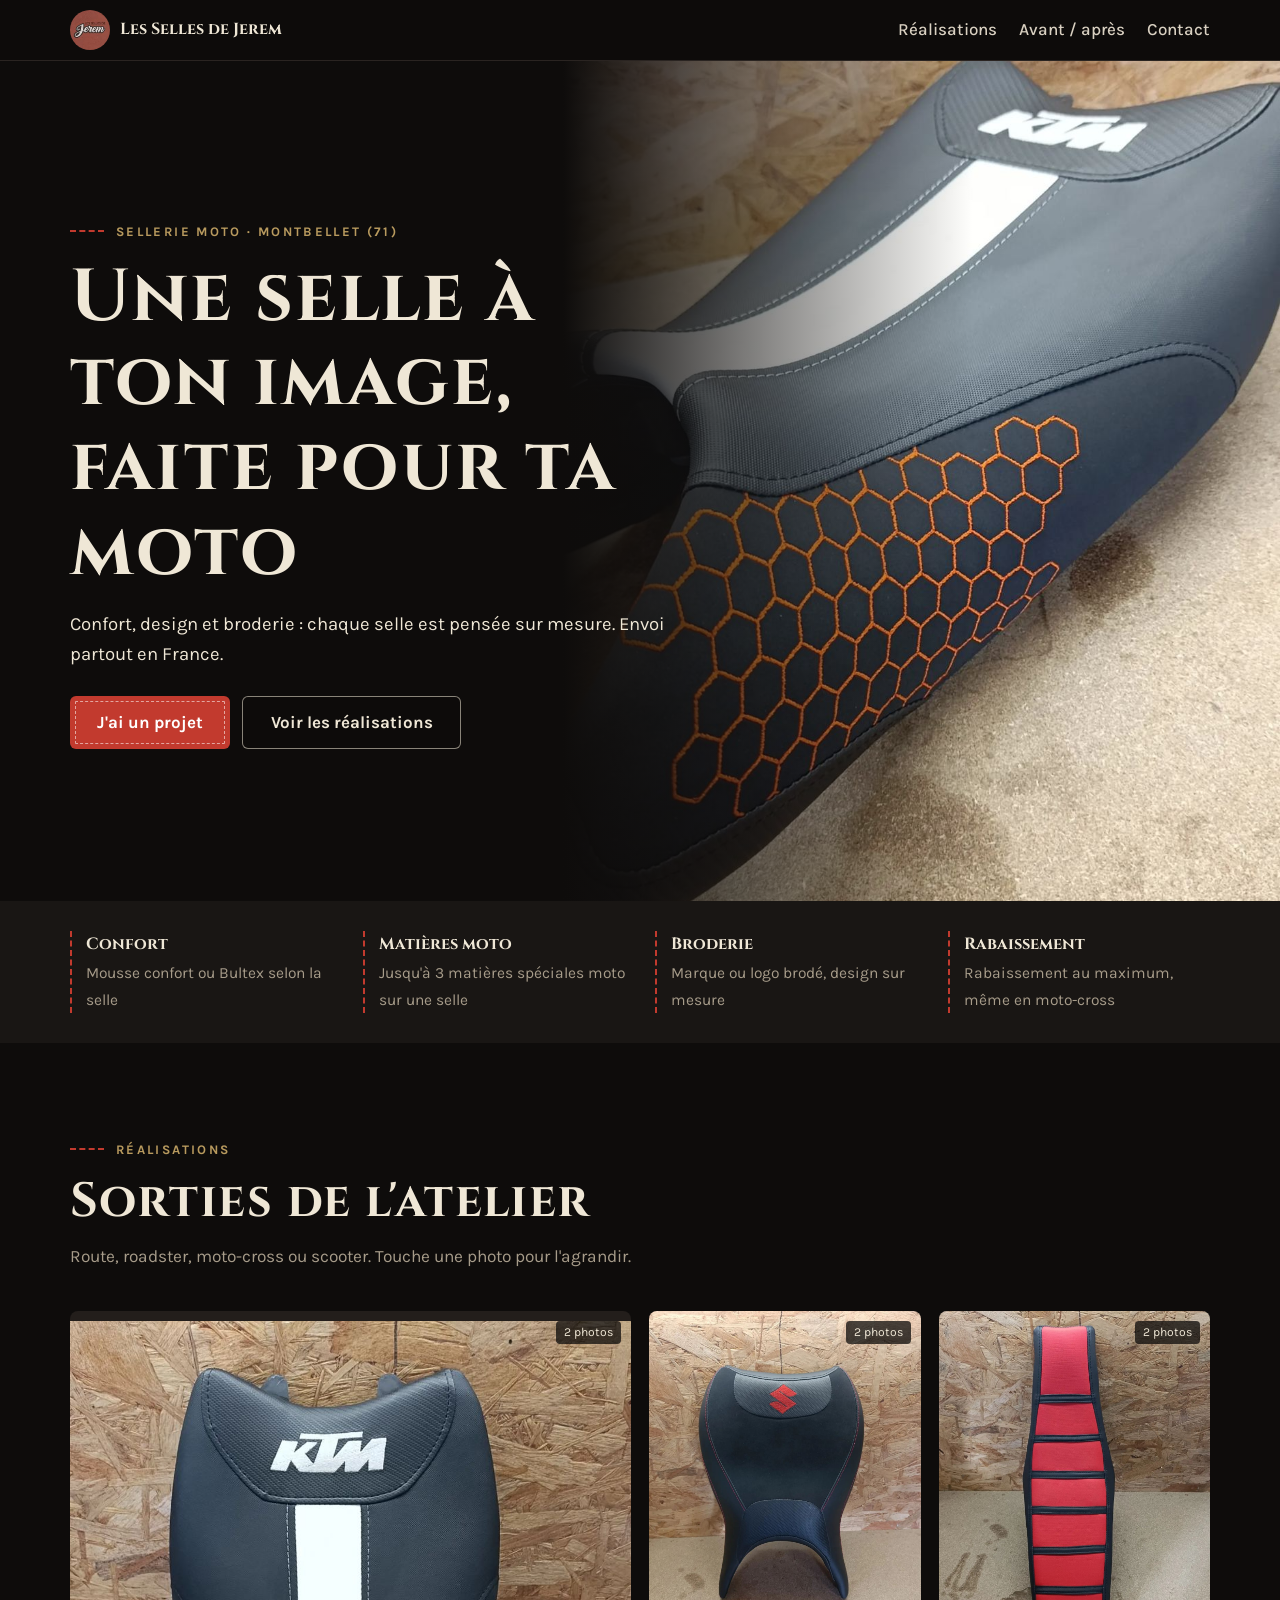
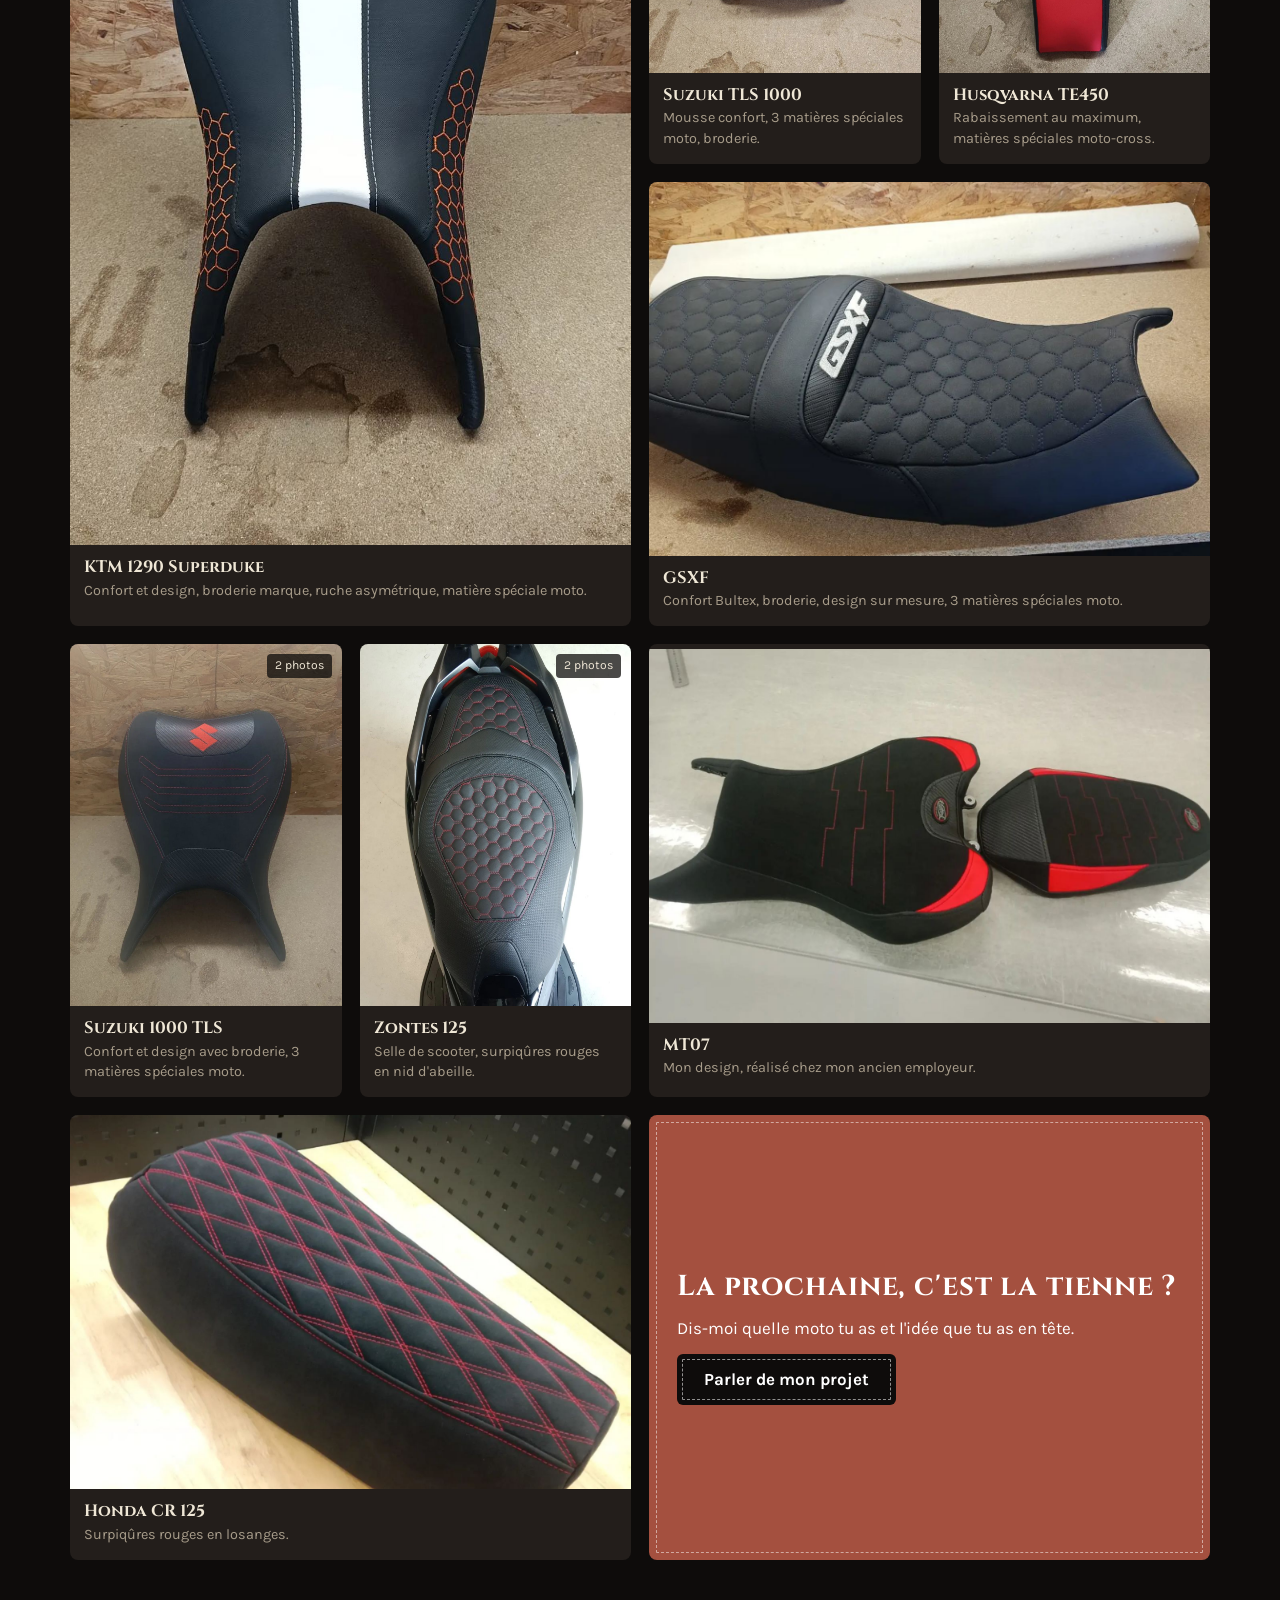
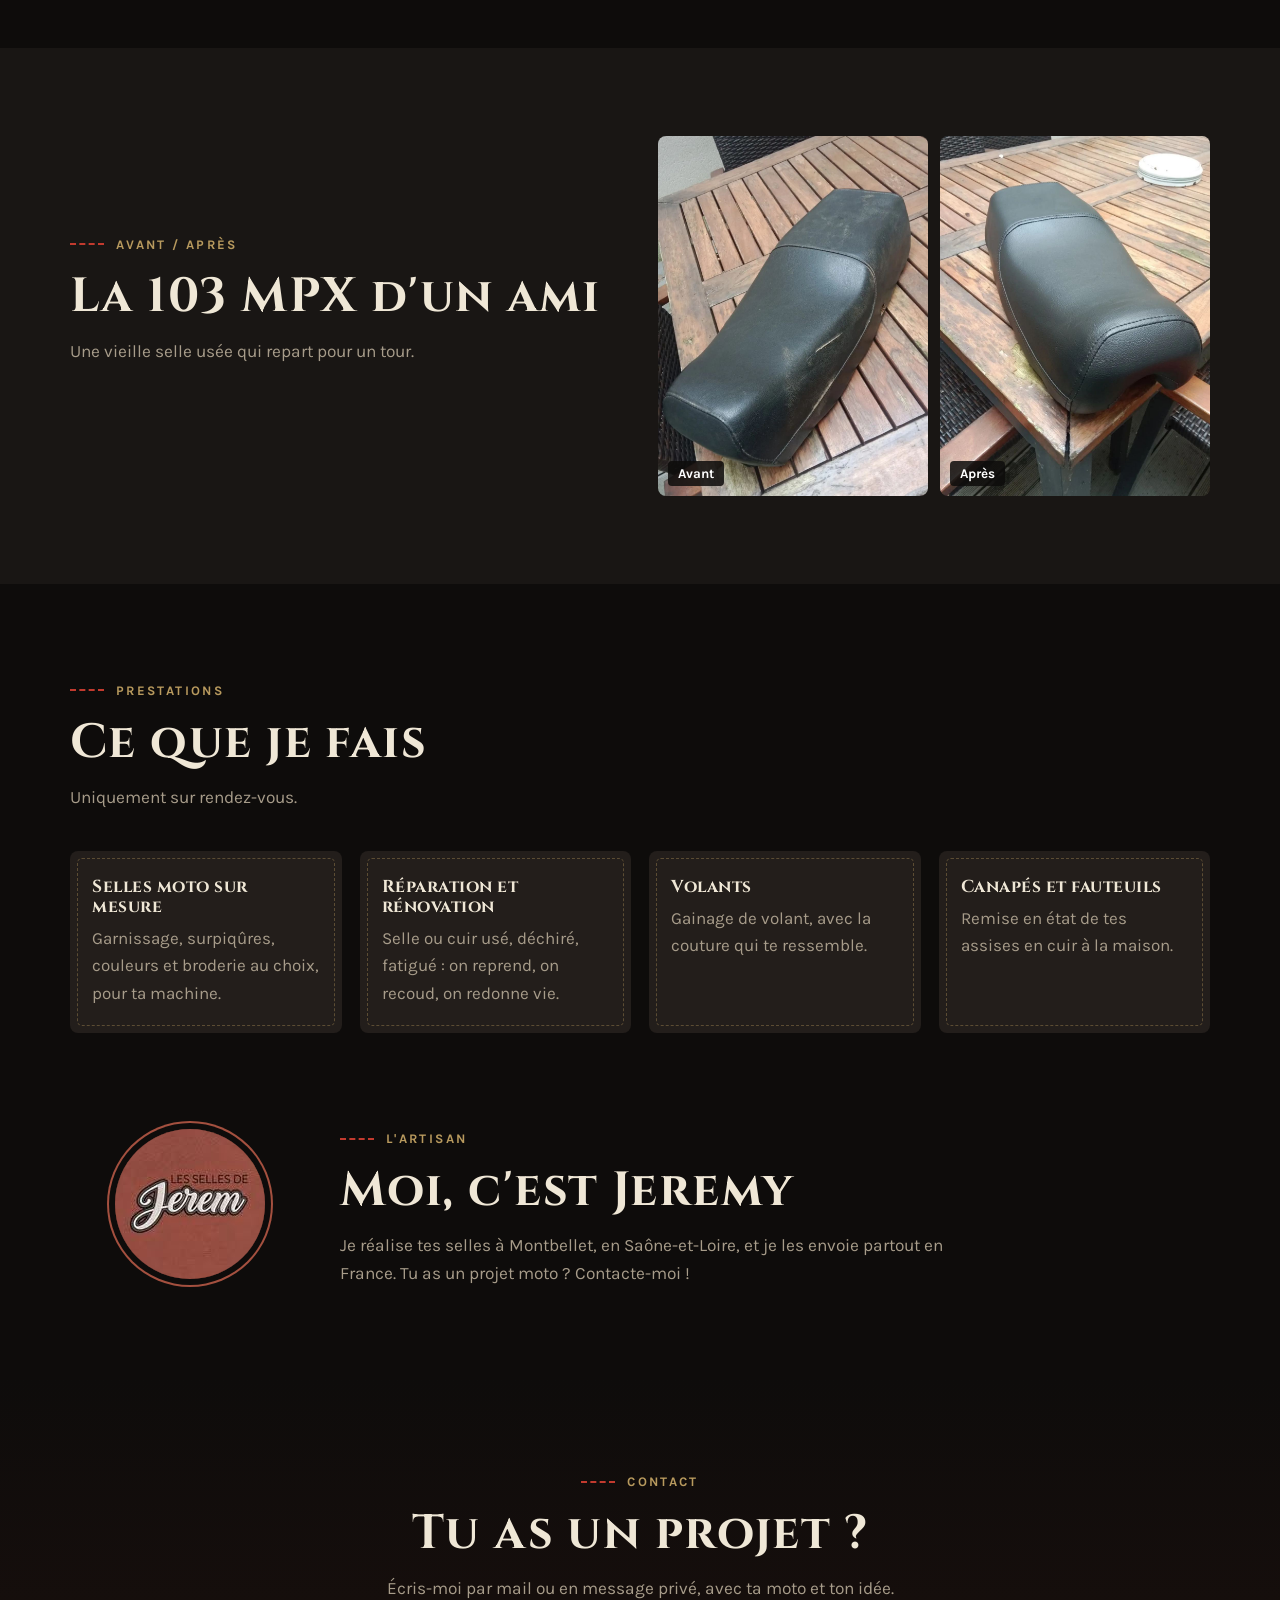
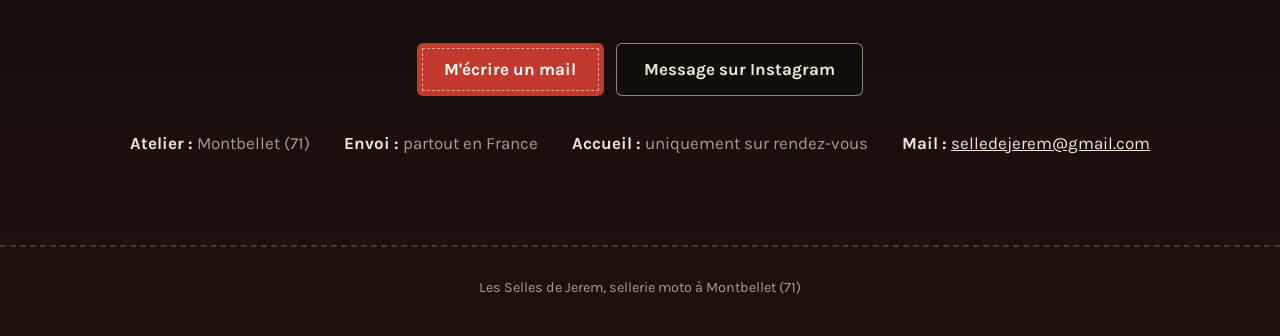
==== index.html @ 6ca26b2e "Site de presentation Les Selles de Jerem" ====
<!doctype html>
<html lang="fr">
<head>
<meta charset="utf-8">
<meta name="robots" content="noindex">
<meta name="viewport" content="width=device-width, initial-scale=1">
<title>Les Selles de Jerem | Selles moto sur mesure, Montbellet (71)</title>
<meta name="description" content="Selles moto sur mesure à Montbellet (71) : confort, broderie, matières spéciales moto, rabaissement. Envoi partout en France, uniquement sur rendez-vous.">
<link rel="preconnect" href="https://fonts.googleapis.com">
<link rel="preconnect" href="https://fonts.gstatic.com" crossorigin>
<link href="https://fonts.googleapis.com/css2?family=Cinzel:wght@600;700&family=Karla:wght@400;500;700&display=swap" rel="stylesheet">
<style>
:root{
  --noir:#0e0c0b; --anthracite:#191614; --cuir:#231e1b;
  --rouge:#c23a2e; --brique:#a4503f; --or:#b89a5e; --os:#efe7d6; --texte:#d9d0c1; --doux:#a79c8a;
  --titre:"Cinzel",Georgia,"Times New Roman",serif;
  --corps:"Karla",system-ui,-apple-system,"Segoe UI",Roboto,sans-serif;
}
*{box-sizing:border-box}
html{scroll-behavior:smooth;scroll-padding-top:72px}
@media (prefers-reduced-motion:reduce){html{scroll-behavior:auto}}
body{margin:0;background:var(--noir);color:var(--texte);font:17px/1.6 var(--corps)}
img{max-width:100%;display:block}
a{color:var(--os)}
a:focus-visible,button:focus-visible,input:focus-visible{outline:2px solid var(--os);outline-offset:3px}
h1,h2,h3{font-family:var(--titre);color:var(--os);font-weight:700;letter-spacing:.03em;line-height:1.15;margin:0}
h2{font-size:clamp(1.8rem,5vw,3rem)}
.conteneur{max-width:1180px;margin:0 auto;padding:0 20px}
section{padding:88px 0}
.surtitre{display:inline-flex;align-items:center;gap:12px;color:var(--or);font-weight:700;font-size:.82rem;letter-spacing:.18em;text-transform:uppercase;margin:0 0 14px}
.surtitre::before{content:"";width:34px;border-top:2px dashed var(--rouge)}
.chapo{color:var(--doux);max-width:38em;margin:14px 0 40px;font-size:1.08rem}
.bouton{display:inline-flex;align-items:center;justify-content:center;min-height:50px;padding:.7em 1.6em;border-radius:6px;font-weight:700;text-decoration:none;background:var(--rouge);color:#fff;border:0;outline:1.5px dashed rgba(255,255,255,.55);outline-offset:-6px;transition:background .15s}
.bouton:hover{background:#d84a3d}
.bouton.clair{background:rgba(14,12,11,.45);color:var(--os);outline:0;border:1.5px solid rgba(239,231,214,.55)}
.bouton.clair:hover{background:rgba(239,231,214,.14)}

/* Barre du haut */
.barre{position:sticky;top:0;z-index:5;background:rgba(14,12,11,.92);border-bottom:1px solid #2a2421}
.barre .conteneur{display:flex;align-items:center;justify-content:space-between;gap:16px;min-height:60px}
.marque{display:flex;align-items:center;gap:10px;text-decoration:none;font-family:var(--titre);font-weight:700;color:var(--os);font-size:1rem;white-space:nowrap}
.marque img{width:40px;height:40px;border-radius:50%}
.barre nav{display:flex;gap:22px;font-weight:500}
.barre nav a{text-decoration:none;color:var(--texte)}
.barre nav a:hover{color:#fff}
@media (max-width:640px){.barre nav a:not(:last-child){display:none}}

/* Promo */
.promo{background:var(--brique);color:#fff;text-align:center;padding:9px 16px;font-weight:500}
.promo b{font-weight:700}

/* Héros */
.heros{position:relative;display:grid;padding:0;overflow:hidden;background:var(--noir)}
.heros>img{width:100%;height:34svh;object-fit:cover;object-position:50% 58%}
.heros .conteneur{position:relative;z-index:2;width:100%;padding-top:26px;padding-bottom:40px}
.heros h1{font-size:clamp(2.1rem,6vw,4.6rem)}
.heros p.texte{max-width:33em;font-size:1.16rem;color:var(--os);margin:16px 0 26px}
.heros .actions{display:flex;flex-wrap:wrap;gap:12px}
@media (min-width:900px){
  .heros{align-items:center;min-height:calc(100svh - 60px)}
  .heros>img{position:absolute;top:0;bottom:0;right:0;left:44%;width:56%;height:100%;object-position:50% 50%}
  .heros::before{content:"";position:absolute;inset:0;z-index:1;background:linear-gradient(90deg,var(--noir) 44%,rgba(14,12,11,.55) 58%,transparent 76%)}
  .heros .conteneur{padding-top:0;padding-bottom:0}
  .heros .bloc{max-width:600px}
}

/* Points forts */
.points{background:var(--anthracite);padding:0}
.points ul{list-style:none;margin:0;padding:30px 0;display:grid;gap:22px 30px;grid-template-columns:repeat(auto-fit,minmax(210px,1fr))}
.points li{border-left:2px dashed var(--rouge);padding-left:14px}
.points b{display:block;color:var(--os);font-family:var(--titre);font-size:1.02rem;margin-bottom:2px}
.points span{color:var(--doux);font-size:.97rem}

/* Galerie */
.galerie{display:grid;gap:18px;grid-template-columns:repeat(2,1fr)}
.piece{position:relative;padding:0;border:0;background:var(--cuir);color:inherit;font:inherit;text-align:left;cursor:zoom-in;border-radius:8px;overflow:hidden;display:block;width:100%}
.piece img{width:100%;aspect-ratio:3/4;object-fit:cover;transition:transform .4s ease}
.piece:hover img{transform:scale(1.04)}
.piece.large,.piece.haute,.appel{grid-column:1/-1}
.piece.haute img{aspect-ratio:4/5}
.piece.large img{aspect-ratio:16/9}
.legende{display:block;padding:12px 14px 15px}
.legende strong{display:block;font-family:var(--titre);color:var(--os);font-size:1.03rem;line-height:1.25;margin-bottom:3px}
.legende small{color:var(--doux);font-size:.9rem;line-height:1.4;display:block}
.appel{display:flex;flex-direction:column;justify-content:center;align-items:flex-start;gap:12px;background:var(--brique);color:#fff;border-radius:8px;padding:30px 28px;outline:1.5px dashed rgba(255,255,255,.5);outline-offset:-8px}
.appel h3{color:#fff;font-size:clamp(1.3rem,3vw,1.8rem)}
.appel p{margin:0}
.appel .bouton{background:var(--noir)}
.nb{position:absolute;top:10px;right:10px;z-index:1;background:rgba(14,12,11,.75);color:var(--os);font-size:.76rem;padding:2px 8px;border-radius:4px}
@media (min-width:760px){
  .galerie{grid-template-columns:repeat(12,1fr)}
  .piece{grid-column:span 3}
  .piece.haute{grid-column:span 6;grid-row:span 2}
  .piece.haute img{aspect-ratio:auto;height:calc(100% - 92px);min-height:560px}
  .piece.large,.appel{grid-column:span 6}
  .piece.large img{aspect-ratio:3/2}
}
dialog{border:0;padding:0;background:transparent;max-width:min(94vw,1100px);max-height:92svh;overflow:visible}
dialog::backdrop{background:rgba(5,4,3,.93)}
.defile{display:flex;gap:12px;overflow-x:auto;scroll-snap-type:x mandatory;max-height:82svh}
.defile img{scroll-snap-align:center;max-height:82svh;max-width:90vw;width:auto;border-radius:6px;flex:none}
dialog p{color:var(--os);text-align:center;margin:10px 0 0;font-weight:500}
.fermer{position:fixed;top:12px;right:12px;width:48px;height:48px;border-radius:50%;border:1px solid var(--os);background:rgba(14,12,11,.8);color:#fff;font-size:1.5rem;cursor:pointer}

/* Avant / après */
.avap{background:var(--anthracite)}
.avap .duo{display:grid;gap:36px;align-items:center}
@media (min-width:860px){.avap .duo{grid-template-columns:1fr 1fr}}
.paire{display:grid;grid-template-columns:1fr 1fr;gap:12px}
.paire figure{position:relative;margin:0}
.paire img{width:100%;aspect-ratio:3/4;object-fit:cover;border-radius:8px}
.paire figcaption{position:absolute;bottom:10px;left:10px;background:rgba(14,12,11,.85);color:#fff;padding:2px 10px;border-radius:4px;font-size:.84rem;font-weight:700}

/* Prestations */
.presta{display:grid;gap:18px;grid-template-columns:repeat(auto-fit,minmax(230px,1fr))}
.presta article{position:relative;background:var(--cuir);border-radius:8px;padding:26px 22px}
.presta article::before{content:"";position:absolute;inset:7px;border:1.5px dashed rgba(184,154,94,.38);border-radius:5px;pointer-events:none}
.presta h3{font-size:1.08rem;margin-bottom:8px}
.presta p{margin:0;color:var(--doux)}

/* Jeremy */
.jeremy{display:grid;gap:30px;align-items:center}
@media (min-width:760px){.jeremy{grid-template-columns:240px 1fr}}
.jeremy img{width:150px;height:150px;border-radius:50%;margin:0 auto;box-shadow:0 0 0 6px var(--noir),0 0 0 8px var(--brique)}

/* Contact */
.contact{background:linear-gradient(180deg,var(--noir),#1d100d);text-align:center}
.contact .surtitre{justify-content:center}
.contact .chapo{margin-left:auto;margin-right:auto}
.contact .actions{display:flex;flex-wrap:wrap;gap:12px;justify-content:center;margin-bottom:34px}
.infos{list-style:none;padding:0;margin:0 auto;display:flex;flex-wrap:wrap;justify-content:center;gap:10px 34px;color:var(--doux)}
.infos b{color:var(--os)}
footer{padding:26px 20px 34px;text-align:center;color:var(--doux);font-size:.9rem;border-top:2px dashed rgba(184,154,94,.28);background:#1d100d}
footer p{margin:.2em 0}
</style>
</head>
<body>

<!-- Promo tirée du post Instagram de novembre ; disparaît seule après le 29/11/2026. -->
<div class="promo" id="promo"><b>-10 %</b> sur toutes les prestations de sellerie moto, pour toute commande jusqu'au <b>29 novembre</b> inclus</div>

<div class="barre">
  <div class="conteneur">
    <a class="marque" href="#haut"><img src="img/logo.jpg" alt="" width="40" height="40">Les Selles de Jerem</a>
    <nav aria-label="Menu">
      <a href="#realisations">Réalisations</a>
      <a href="#avant-apres">Avant / après</a>
      <a href="#contact">Contact</a>
    </nav>
  </div>
</div>

<header class="heros" id="haut">
  <img src="img/ktm-2.jpg" alt="Selle de KTM 1290 Superduke : bande blanche et surpiqûres en nid d'abeille">
  <div class="conteneur"><div class="bloc">
    <p class="surtitre">Sellerie moto · Montbellet (71)</p>
    <h1>Une selle à ton image, faite pour ta moto</h1>
    <p class="texte">Confort, design et broderie : chaque selle est pensée sur mesure. Envoi partout en France.</p>
    <div class="actions">
      <a class="bouton" href="#contact">J'ai un projet</a>
      <a class="bouton clair" href="#realisations">Voir les réalisations</a>
    </div>
  </div></div>
</header>

<main>
<section class="points" aria-label="Points forts">
  <div class="conteneur"><ul>
    <li><b>Confort</b><span>Mousse confort ou Bultex selon la selle</span></li>
    <li><b>Matières moto</b><span>Jusqu'à 3 matières spéciales moto sur une selle</span></li>
    <li><b>Broderie</b><span>Marque ou logo brodé, design sur mesure</span></li>
    <li><b>Rabaissement</b><span>Rabaissement au maximum, même en moto-cross</span></li>
  </ul></div>
</section>

<section id="realisations">
  <div class="conteneur">
    <p class="surtitre">Réalisations</p>
    <h2>Sorties de l'atelier</h2>
    <p class="chapo">Route, roadster, moto-cross ou scooter. Touche une photo pour l'agrandir.</p>
    <div class="galerie">
      <button class="piece haute" data-photos="img/ktm-1.jpg,img/ktm-2.jpg" aria-label="Agrandir : KTM 1290 Superduke">
        <span class="nb">2 photos</span>
        <img src="img/ktm-1.jpg" loading="lazy" alt="Selle de KTM 1290 Superduke, logo KTM brodé, bande blanche et ruche asymétrique">
        <span class="legende"><strong>KTM 1290 Superduke</strong><small>Confort et design, broderie marque, ruche asymétrique, matière spéciale moto.</small></span>
      </button>
      <button class="piece" data-photos="img/tls-a-1.jpg,img/tls-a-2.jpg" aria-label="Agrandir : Suzuki TLS 1000">
        <span class="nb">2 photos</span>
        <img src="img/tls-a-1.jpg" loading="lazy" alt="Selle de Suzuki TLS 1000 avec logo Suzuki rouge brodé">
        <span class="legende"><strong>Suzuki TLS 1000</strong><small>Mousse confort, 3 matières spéciales moto, broderie.</small></span>
      </button>
      <button class="piece" data-photos="img/husqvarna-1.jpg,img/husqvarna-2.jpg" aria-label="Agrandir : Husqvarna TE450">
        <span class="nb">2 photos</span>
        <img src="img/husqvarna-1.jpg" loading="lazy" alt="Selle de Husqvarna TE450 rouge et noire à nervures">
        <span class="legende"><strong>Husqvarna TE450</strong><small>Rabaissement au maximum, matières spéciales moto-cross.</small></span>
      </button>
      <button class="piece large" data-photos="img/gsxf.jpg" aria-label="Agrandir : Suzuki GSXF">
        <img src="img/gsxf.jpg" loading="lazy" alt="Selle de GSXF noire en nid d'abeille, logo GSXF brodé">
        <span class="legende"><strong>GSXF</strong><small>Confort Bultex, broderie, design sur mesure, 3 matières spéciales moto.</small></span>
      </button>
      <button class="piece" data-photos="img/tls-b-1.jpg,img/tls-b-2.jpg" aria-label="Agrandir : Suzuki TLS 1000, deuxième selle">
        <span class="nb">2 photos</span>
        <img src="img/tls-b-1.jpg" loading="lazy" alt="Deuxième selle de Suzuki TLS 1000, logo rouge brodé et surpiqûres rouges">
        <span class="legende"><strong>Suzuki 1000 TLS</strong><small>Confort et design avec broderie, 3 matières spéciales moto.</small></span>
      </button>
      <button class="piece" data-photos="img/zontes-1.jpg,img/zontes-2.jpg" aria-label="Agrandir : scooter Zontes 125">
        <span class="nb">2 photos</span>
        <img src="img/zontes-1.jpg" loading="lazy" alt="Selle de scooter Zontes 125, surpiqûres rouges en nid d'abeille">
        <span class="legende"><strong>Zontes 125</strong><small>Selle de scooter, surpiqûres rouges en nid d'abeille.</small></span>
      </button>
      <button class="piece large" data-photos="img/mt07.jpg" aria-label="Agrandir : Yamaha MT07">
        <img src="img/mt07.jpg" loading="lazy" alt="Selle de MT07 en deux parties, noire et rouge">
        <span class="legende"><strong>MT07</strong><small>Mon design, réalisé chez mon ancien employeur.</small></span>
      </button>
      <button class="piece large" data-photos="img/cr125.jpg" aria-label="Agrandir : Honda CR 125">
        <img src="img/cr125.jpg" loading="lazy" alt="Selle de Honda CR 125 noire, surpiqûres rouges en losanges">
        <span class="legende"><strong>Honda CR 125</strong><small>Surpiqûres rouges en losanges.</small></span>
      </button>
      <div class="appel">
        <h3>La prochaine, c'est la tienne ?</h3>
        <p>Dis-moi quelle moto tu as et l'idée que tu as en tête.</p>
        <a class="bouton" href="#contact">Parler de mon projet</a>
      </div>
    </div>
  </div>
</section>

<section class="avap" id="avant-apres">
  <div class="conteneur duo">
    <div>
      <p class="surtitre">Avant / après</p>
      <h2>La 103 MPX d'un ami</h2>
      <p class="chapo">Une vieille selle usée qui repart pour un tour.</p>
    </div>
    <div class="paire">
      <figure><img src="img/mpx-avant.jpg" loading="lazy" alt="Avant : selle de 103 MPX usée et abîmée"><figcaption>Avant</figcaption></figure>
      <figure><img src="img/mpx-apres.jpg" loading="lazy" alt="Après : la même selle refaite"><figcaption>Après</figcaption></figure>
    </div>
  </div>
</section>

<section id="prestations">
  <div class="conteneur">
    <p class="surtitre">Prestations</p>
    <h2>Ce que je fais</h2>
    <p class="chapo">Uniquement sur rendez-vous.</p>
    <div class="presta">
      <article><h3>Selles moto sur mesure</h3><p>Garnissage, surpiqûres, couleurs et broderie au choix, pour ta machine.</p></article>
      <article><h3>Réparation et rénovation</h3><p>Selle ou cuir usé, déchiré, fatigué : on reprend, on recoud, on redonne vie.</p></article>
      <article><h3>Volants</h3><p>Gainage de volant, avec la couture qui te ressemble.</p></article>
      <article><h3>Canapés et fauteuils</h3><p>Remise en état de tes assises en cuir à la maison.</p></article>
    </div>
  </div>
</section>

<section id="jeremy" style="padding-top:0">
  <div class="conteneur jeremy">
    <img src="img/logo.jpg" alt="Logo Les Selles de Jerem" width="150" height="150" loading="lazy">
    <div>
      <p class="surtitre">L'artisan</p>
      <h2>Moi, c'est Jeremy</h2>
      <!-- À COMPLÉTER par Jeremy si besoin : parcours, depuis quand, photo de lui ou de l'atelier. Aucun avis client affiché tant qu'il n'y en a pas de vrais. -->
      <p class="chapo" style="margin-bottom:0">Je réalise tes selles à Montbellet, en Saône-et-Loire, et je les envoie partout en France. Tu as un projet moto ? Contacte-moi !</p>
    </div>
  </div>
</section>

<section id="contact" class="contact">
  <div class="conteneur">
    <p class="surtitre">Contact</p>
    <h2>Tu as un projet ?</h2>
    <p class="chapo">Écris-moi par mail ou en message privé, avec ta moto et ton idée.</p>
    <div class="actions">
      <a class="bouton" href="mailto:selledejerem@gmail.com?subject=Mon%20projet%20de%20selle">M'écrire un mail</a>
      <a class="bouton clair" href="https://www.instagram.com/les_selles_de_jerem/" rel="noopener" target="_blank">Message sur Instagram</a>
    </div>
    <ul class="infos">
      <li><b>Atelier :</b> Montbellet (71)</li>
      <li><b>Envoi :</b> partout en France</li>
      <li><b>Accueil :</b> uniquement sur rendez-vous</li>
      <li><b>Mail :</b> <a href="mailto:selledejerem@gmail.com">selledejerem@gmail.com</a></li>
    </ul>
  </div>
</section>
</main>

<footer>
  <p>Les Selles de Jerem, sellerie moto à Montbellet (71)</p>
  <!-- OBLIGATOIRE avant mise en ligne : mentions légales (nom/raison sociale, SIRET, adresse, hébergeur). -->
</footer>

<dialog id="zoom" aria-label="Photos en grand">
  <form method="dialog"><button class="fermer" aria-label="Fermer">×</button></form>
  <div class="defile" id="defile"></div>
  <p id="zoom-titre"></p>
</dialog>

<script>
if (new Date() >= new Date("2026-11-30")) document.getElementById("promo").remove();

const zoom = document.getElementById("zoom");
document.querySelectorAll(".piece").forEach(p => p.addEventListener("click", () => {
  document.getElementById("defile").replaceChildren(...p.dataset.photos.split(",").map(s => {
    const i = new Image(); i.src = s; i.alt = p.querySelector("img").alt; return i;
  }));
  document.getElementById("zoom-titre").textContent = p.querySelector("strong").textContent;
  zoom.showModal();
}));
zoom.addEventListener("click", e => { if (e.target === zoom) zoom.close(); });

</script>
</body>
</html>
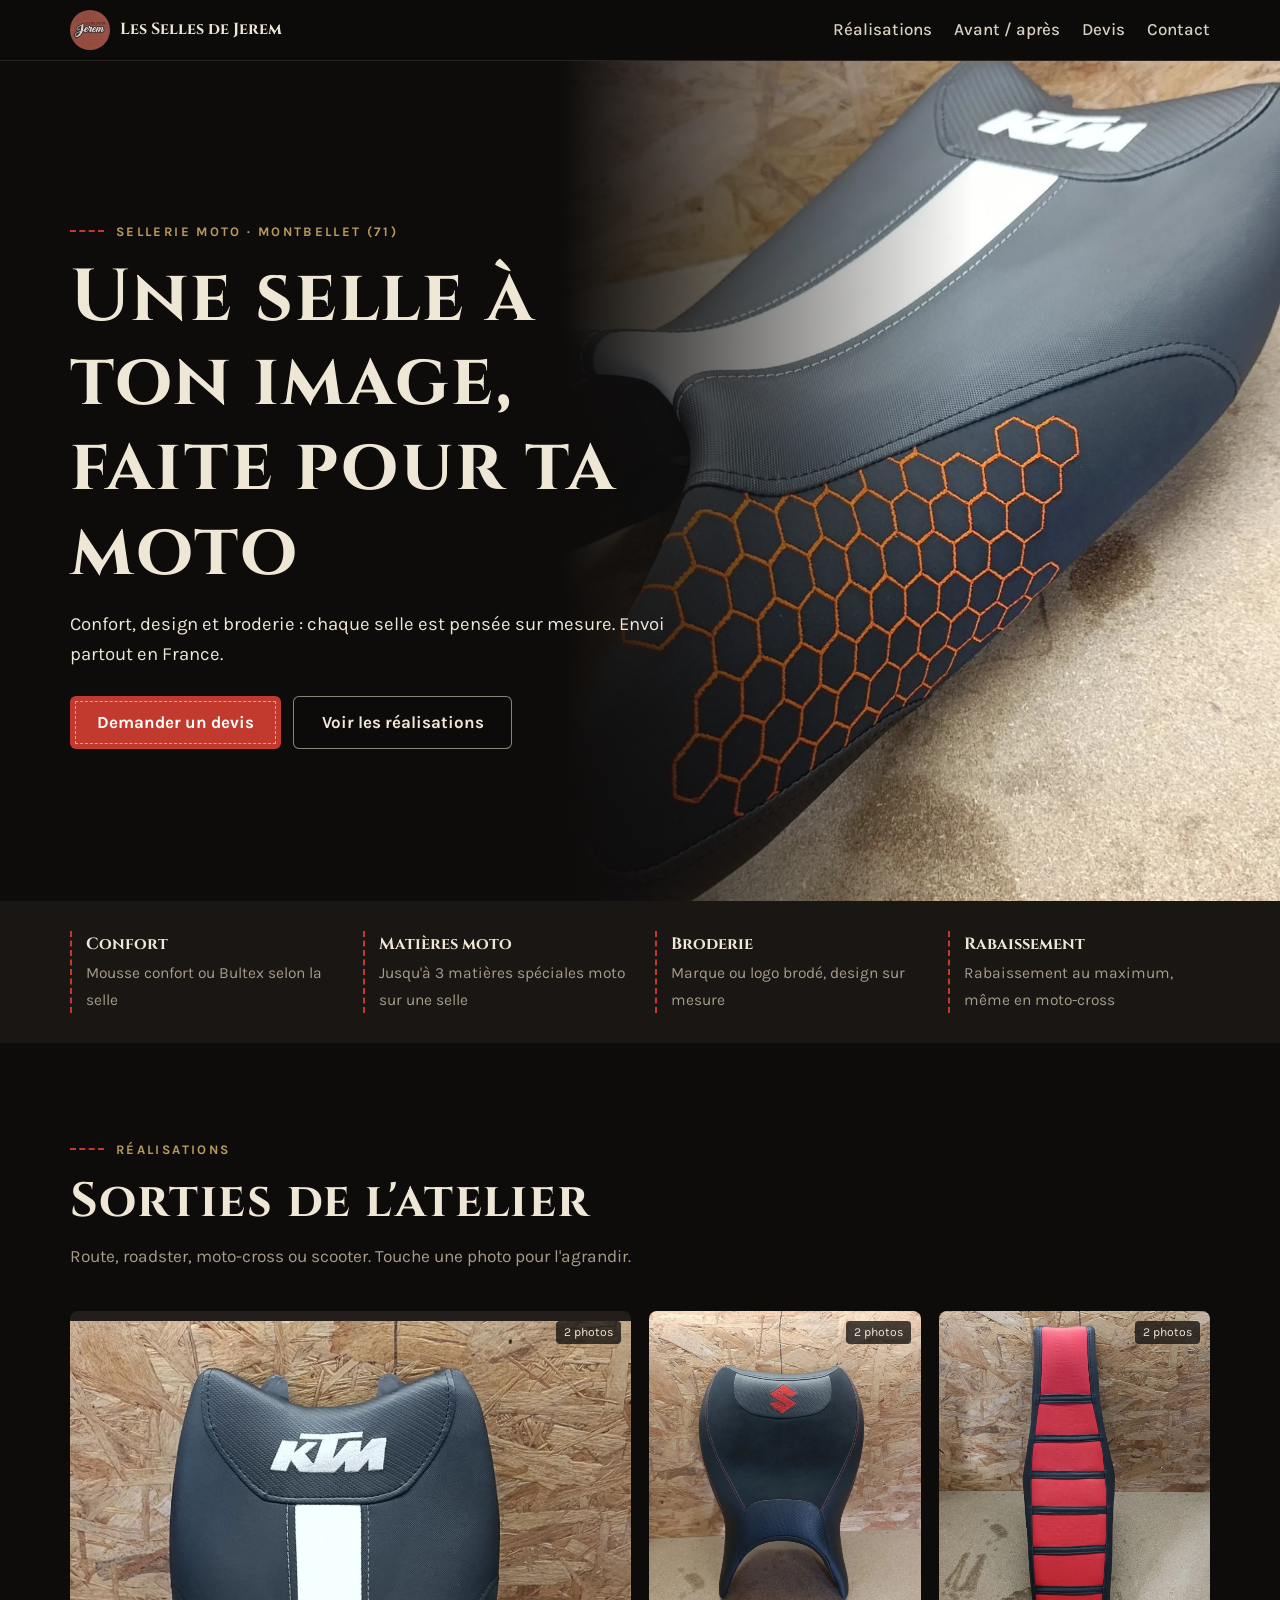
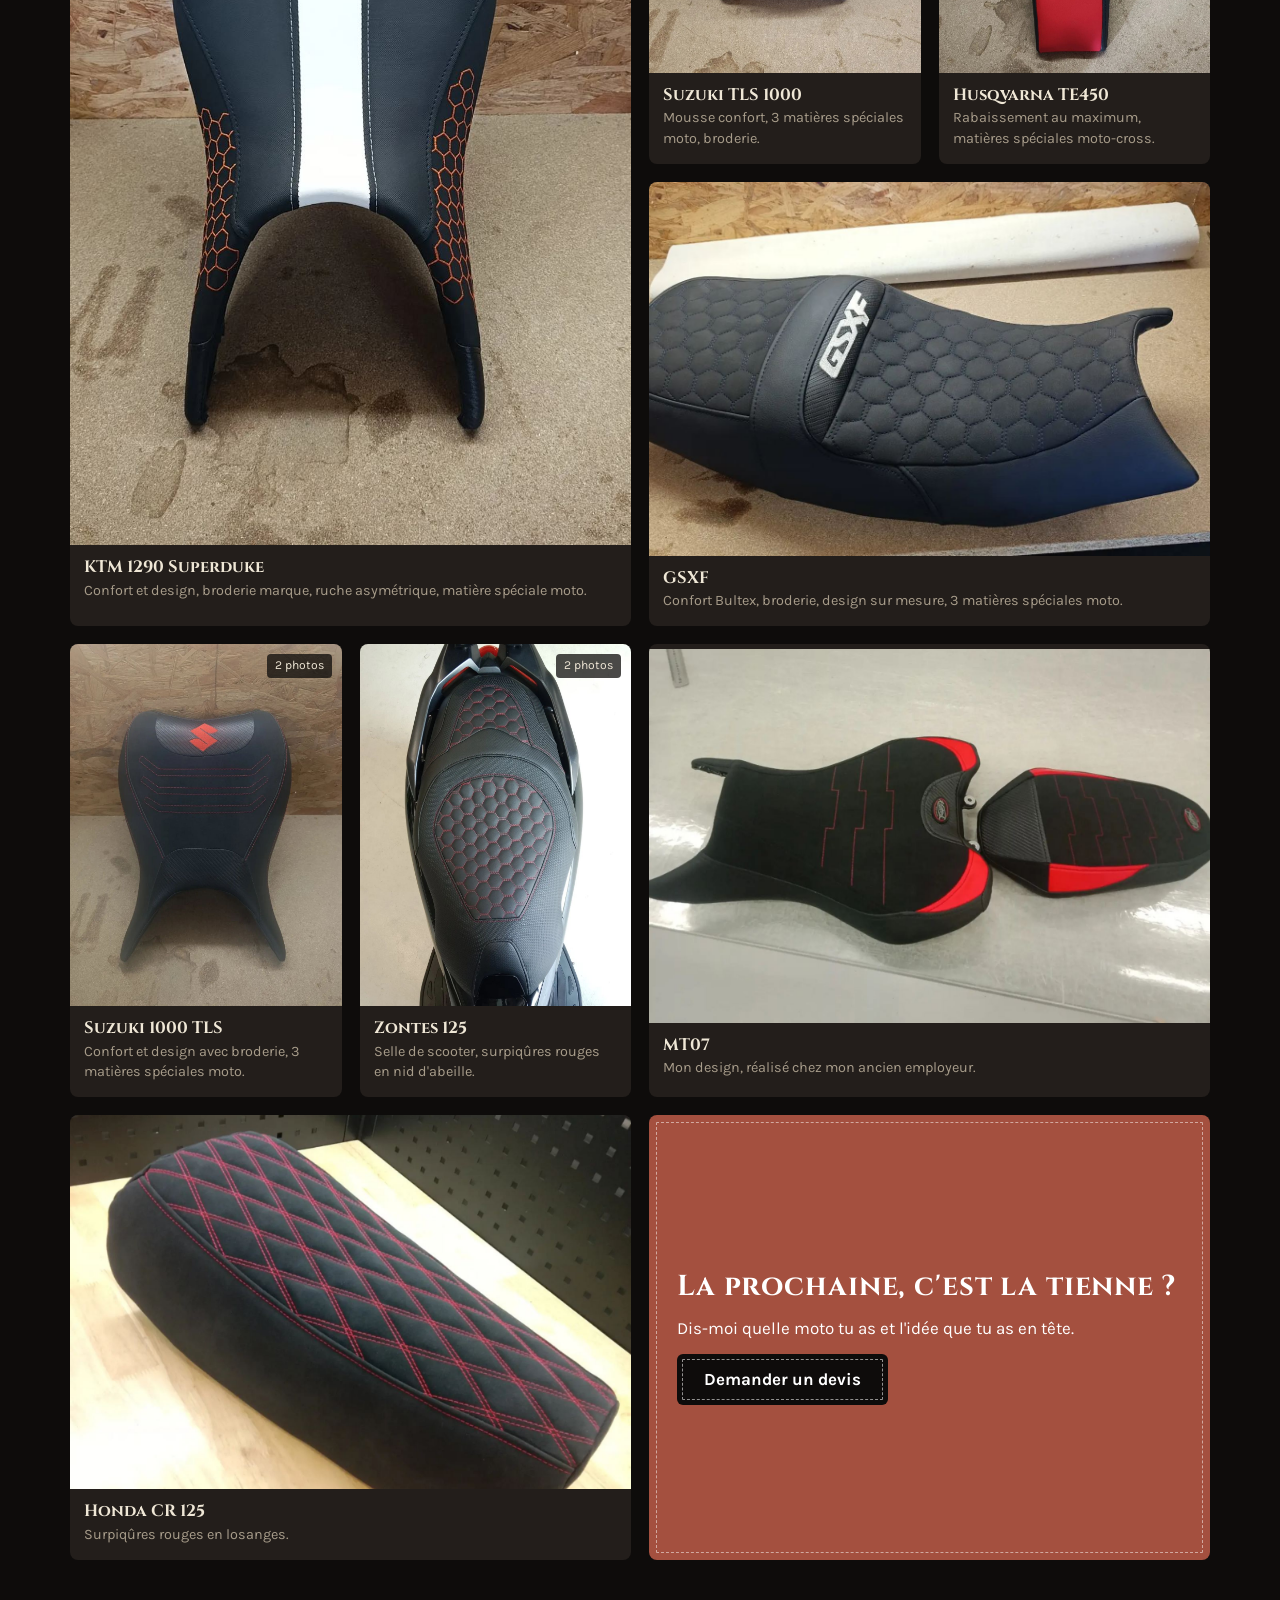
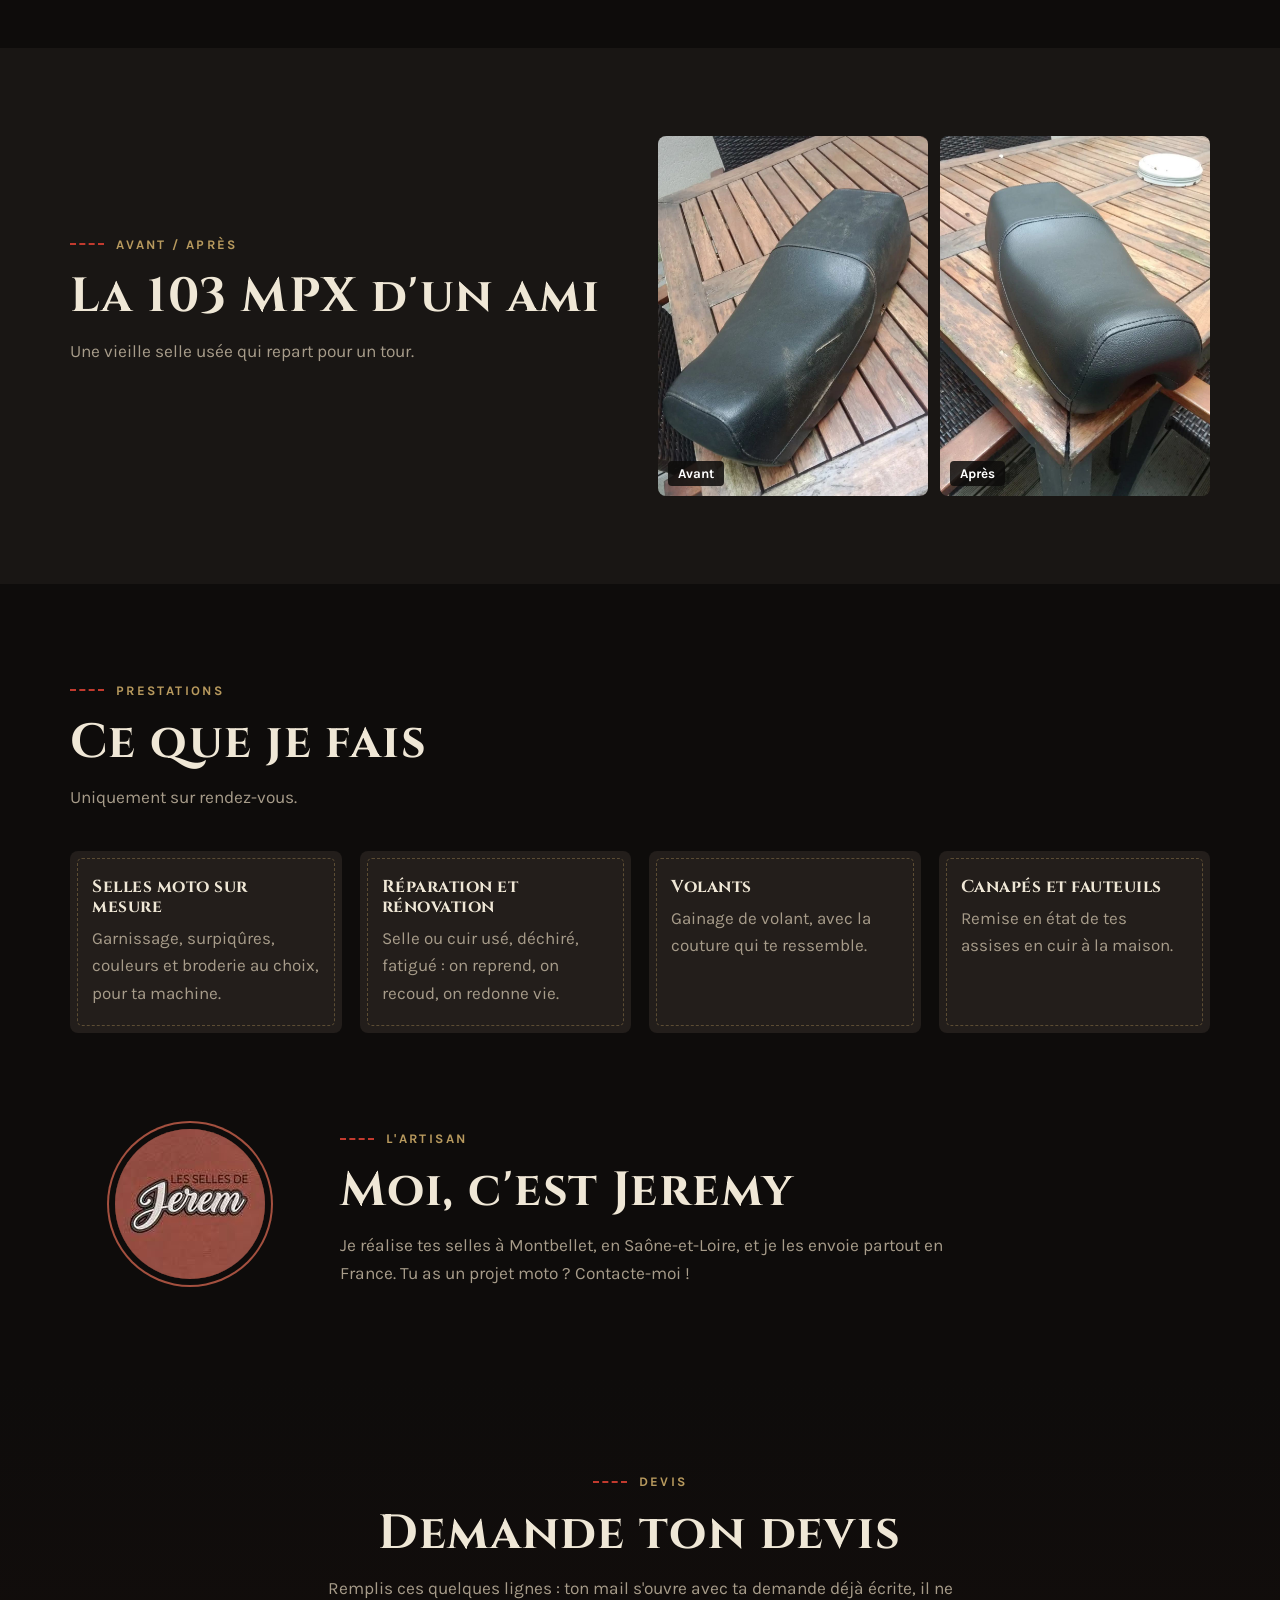
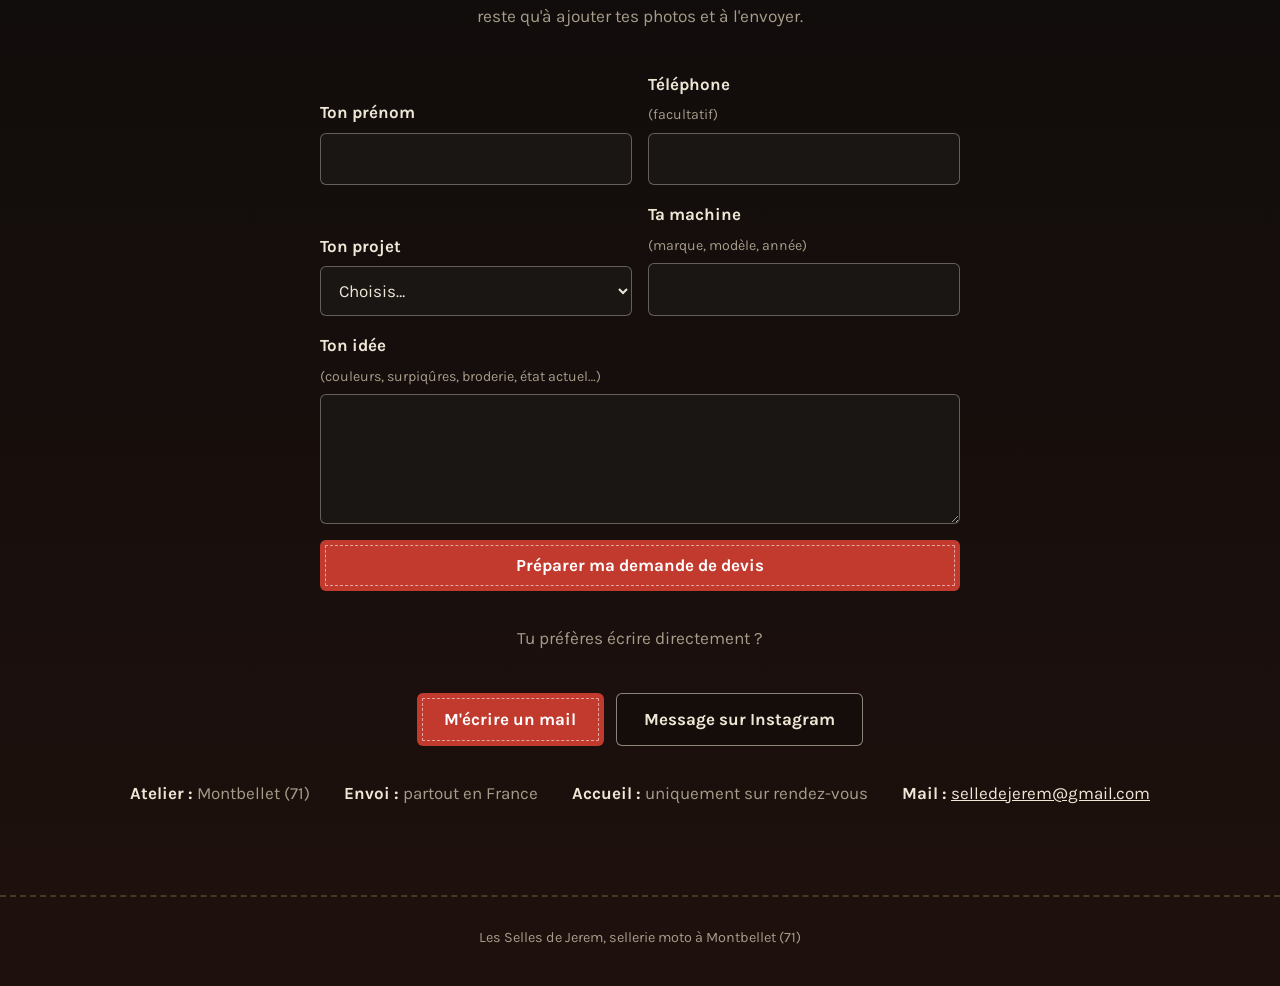
==== commit 9b2b4189: "Ajoute un formulaire de demande de devis Co-Authored-By: Claude Opus 5.5 <noreply@anthropic.com> Cla" ====
--- a/index.html
+++ b/index.html
@@ -130,6 +130,17 @@
 .contact .actions{display:flex;flex-wrap:wrap;gap:12px;justify-content:center;margin-bottom:34px}
 .infos{list-style:none;padding:0;margin:0 auto;display:flex;flex-wrap:wrap;justify-content:center;gap:10px 34px;color:var(--doux)}
 .infos b{color:var(--os)}
+
+/* Devis */
+.devis{display:grid;gap:16px;max-width:640px;margin:0 auto 34px;text-align:left}
+@media (min-width:620px){.devis{grid-template-columns:1fr 1fr}.devis .large{grid-column:1/-1}}
+.devis label{display:grid;gap:6px;align-content:end;color:var(--os);font-weight:700}
+.devis small{color:var(--doux);font-weight:400}
+.devis input,.devis select,.devis textarea{width:100%;min-height:50px;padding:.7em .8em;border:1.5px solid rgba(239,231,214,.35);border-radius:6px;background:var(--anthracite);color:var(--os);font:inherit;font-weight:400}
+.devis textarea{min-height:130px;resize:vertical}
+.devis :focus{outline:2px solid var(--or);outline-offset:1px}
+.devis .bouton{border:0;cursor:pointer;width:100%;font:inherit;font-weight:700}
+#devis-suite{margin:0;color:var(--or)}
 footer{padding:26px 20px 34px;text-align:center;color:var(--doux);font-size:.9rem;border-top:2px dashed rgba(184,154,94,.28);background:#1d100d}
 footer p{margin:.2em 0}
 </style>
@@ -145,6 +156,7 @@
     <nav aria-label="Menu">
       <a href="#realisations">Réalisations</a>
       <a href="#avant-apres">Avant / après</a>
+      <a href="#devis">Devis</a>
       <a href="#contact">Contact</a>
     </nav>
   </div>
@@ -157,7 +169,7 @@
     <h1>Une selle à ton image, faite pour ta moto</h1>
     <p class="texte">Confort, design et broderie : chaque selle est pensée sur mesure. Envoi partout en France.</p>
     <div class="actions">
-      <a class="bouton" href="#contact">J'ai un projet</a>
+      <a class="bouton" href="#devis">Demander un devis</a>
       <a class="bouton clair" href="#realisations">Voir les réalisations</a>
     </div>
   </div></div>
@@ -219,7 +231,7 @@
       <div class="appel">
         <h3>La prochaine, c'est la tienne ?</h3>
         <p>Dis-moi quelle moto tu as et l'idée que tu as en tête.</p>
-        <a class="bouton" href="#contact">Parler de mon projet</a>
+        <a class="bouton" href="#devis">Demander un devis</a>
       </div>
     </div>
   </div>
@@ -267,9 +279,28 @@
 
 <section id="contact" class="contact">
   <div class="conteneur">
-    <p class="surtitre">Contact</p>
-    <h2>Tu as un projet ?</h2>
-    <p class="chapo">Écris-moi par mail ou en message privé, avec ta moto et ton idée.</p>
+    <p class="surtitre">Devis</p>
+    <h2 id="devis">Demande ton devis</h2>
+    <p class="chapo">Remplis ces quelques lignes : ton mail s'ouvre avec ta demande déjà écrite, il ne reste qu'à ajouter tes photos et à l'envoyer.</p>
+    <form class="devis" id="form-devis">
+      <label>Ton prénom <input name="prenom" autocomplete="given-name" required></label>
+      <label>Téléphone <small>(facultatif)</small> <input name="tel" type="tel" autocomplete="tel"></label>
+      <label>Ton projet
+        <select name="projet" required>
+          <option value="">Choisis…</option>
+          <option>Selle moto sur mesure</option>
+          <option>Réparation ou rénovation</option>
+          <option>Volant</option>
+          <option>Canapé ou fauteuil</option>
+          <option>Autre</option>
+        </select>
+      </label>
+      <label>Ta machine <small>(marque, modèle, année)</small> <input name="machine"></label>
+      <label class="large">Ton idée <small>(couleurs, surpiqûres, broderie, état actuel…)</small> <textarea name="idee" required></textarea></label>
+      <div class="large"><button class="bouton" type="submit">Préparer ma demande de devis</button></div>
+      <p class="large" id="devis-suite" role="status" hidden>Ton mail doit s'ouvrir : ajoute tes photos, puis envoie. Rien ne s'ouvre ? Écris directement à selledejerem@gmail.com.</p>
+    </form>
+    <p class="chapo">Tu préfères écrire directement ?</p>
     <div class="actions">
       <a class="bouton" href="mailto:selledejerem@gmail.com?subject=Mon%20projet%20de%20selle">M'écrire un mail</a>
       <a class="bouton clair" href="https://www.instagram.com/les_selles_de_jerem/" rel="noopener" target="_blank">Message sur Instagram</a>
@@ -308,6 +339,28 @@
 }));
 zoom.addEventListener("click", e => { if (e.target === zoom) zoom.close(); });
 
+function mailDevis(d) {
+  const corps = `Bonjour Jeremy,
+
+Je souhaite un devis.
+
+Prénom : ${d.prenom}
+Téléphone : ${d.tel || "non précisé"}
+Projet : ${d.projet}
+Machine : ${d.machine || "non précisée"}
+
+Mon idée :
+${d.idee}
+
+(Pense à joindre des photos.)`;
+  return "mailto:selledejerem@gmail.com?subject=" + encodeURIComponent(`Demande de devis : ${d.projet}`) + "&body=" + encodeURIComponent(corps);
+}
+document.getElementById("form-devis").addEventListener("submit", e => {
+  e.preventDefault();
+  document.getElementById("devis-suite").hidden = false;
+  location.href = mailDevis(Object.fromEntries(new FormData(e.target)));
+});
+
 </script>
 </body>
 </html>
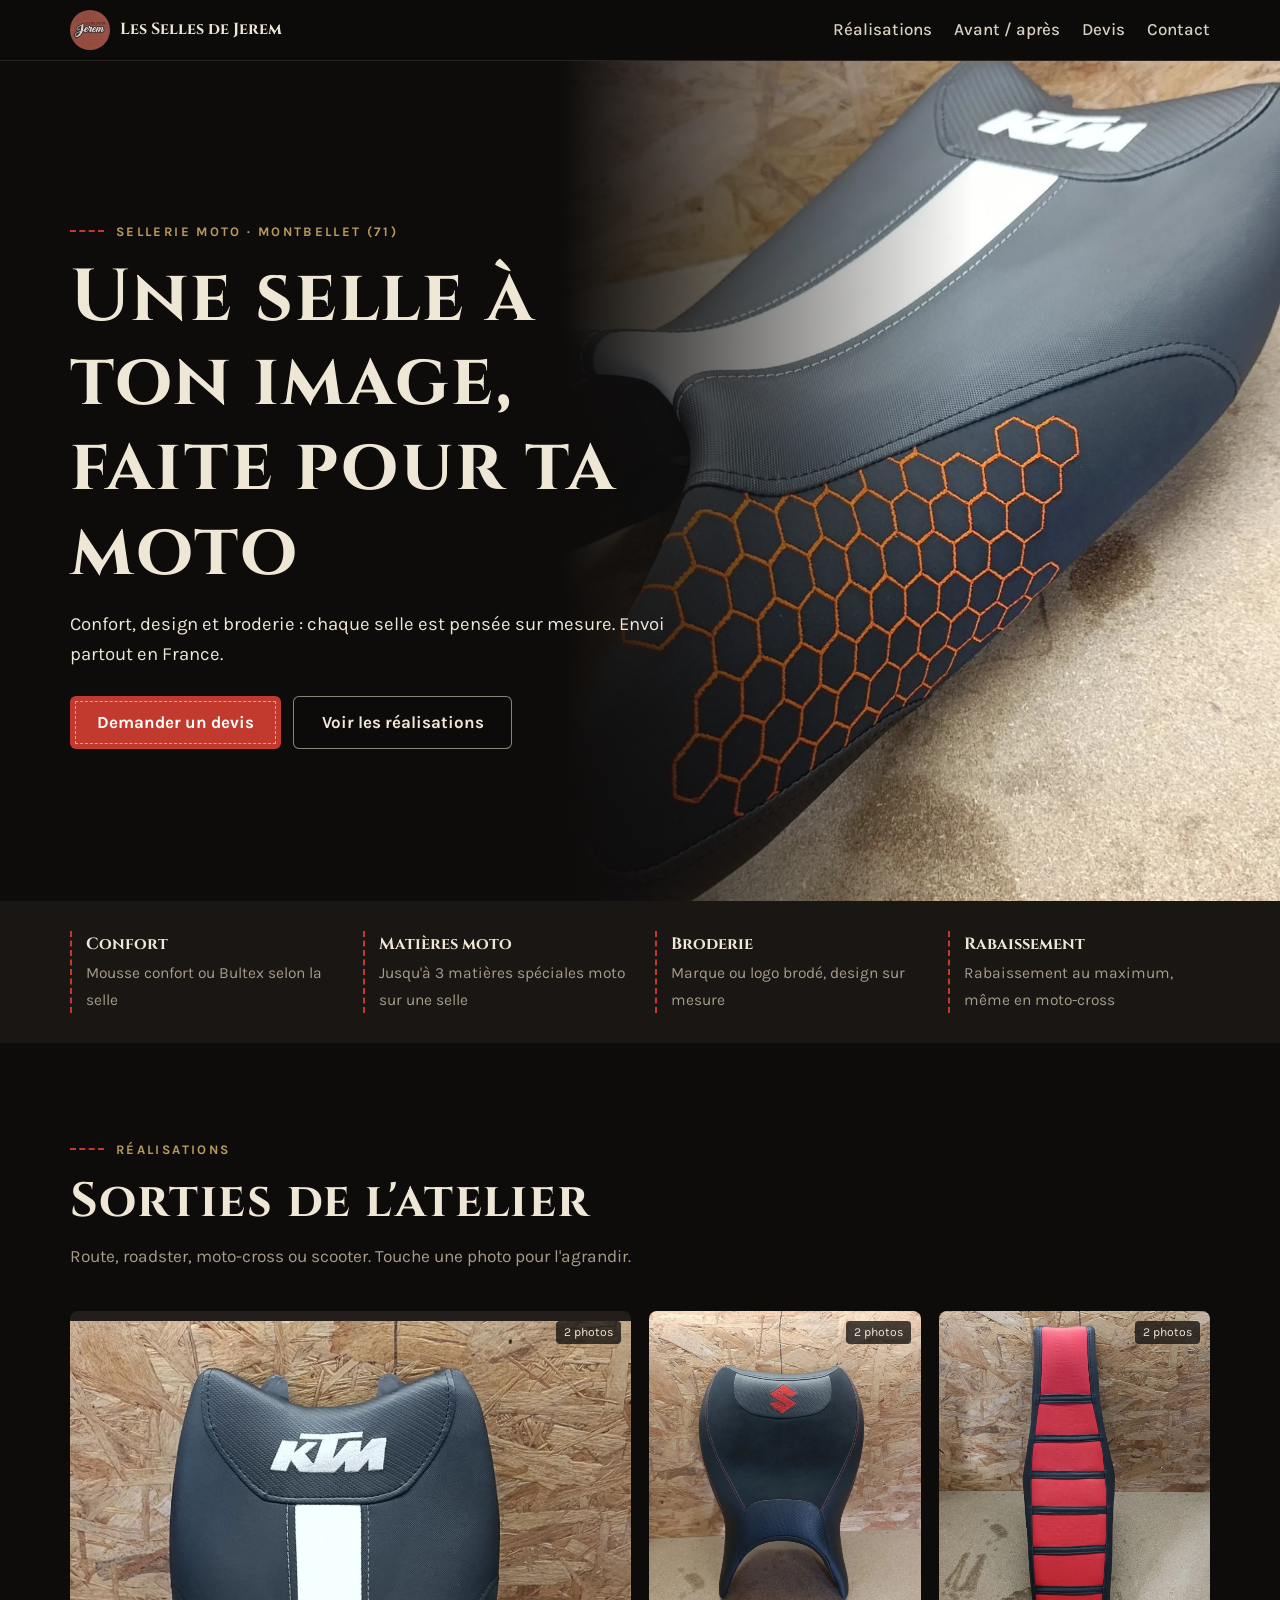
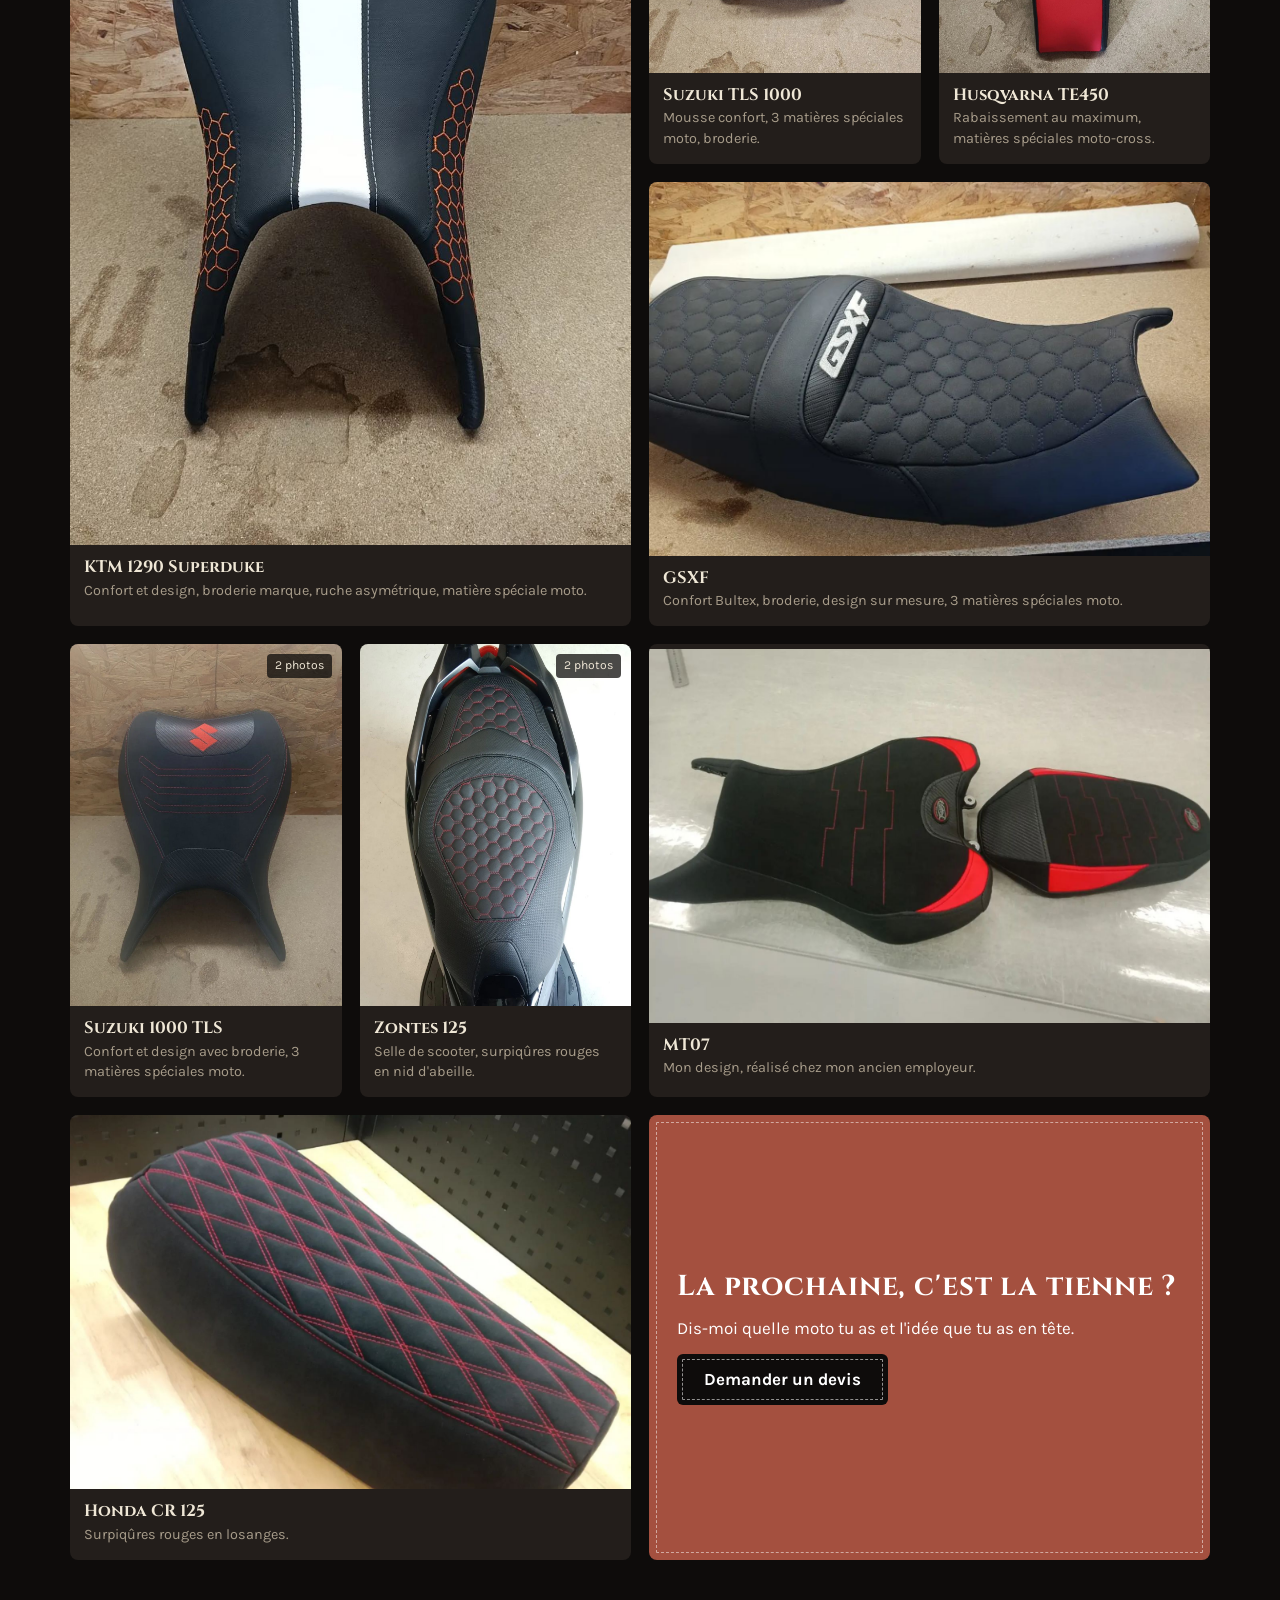
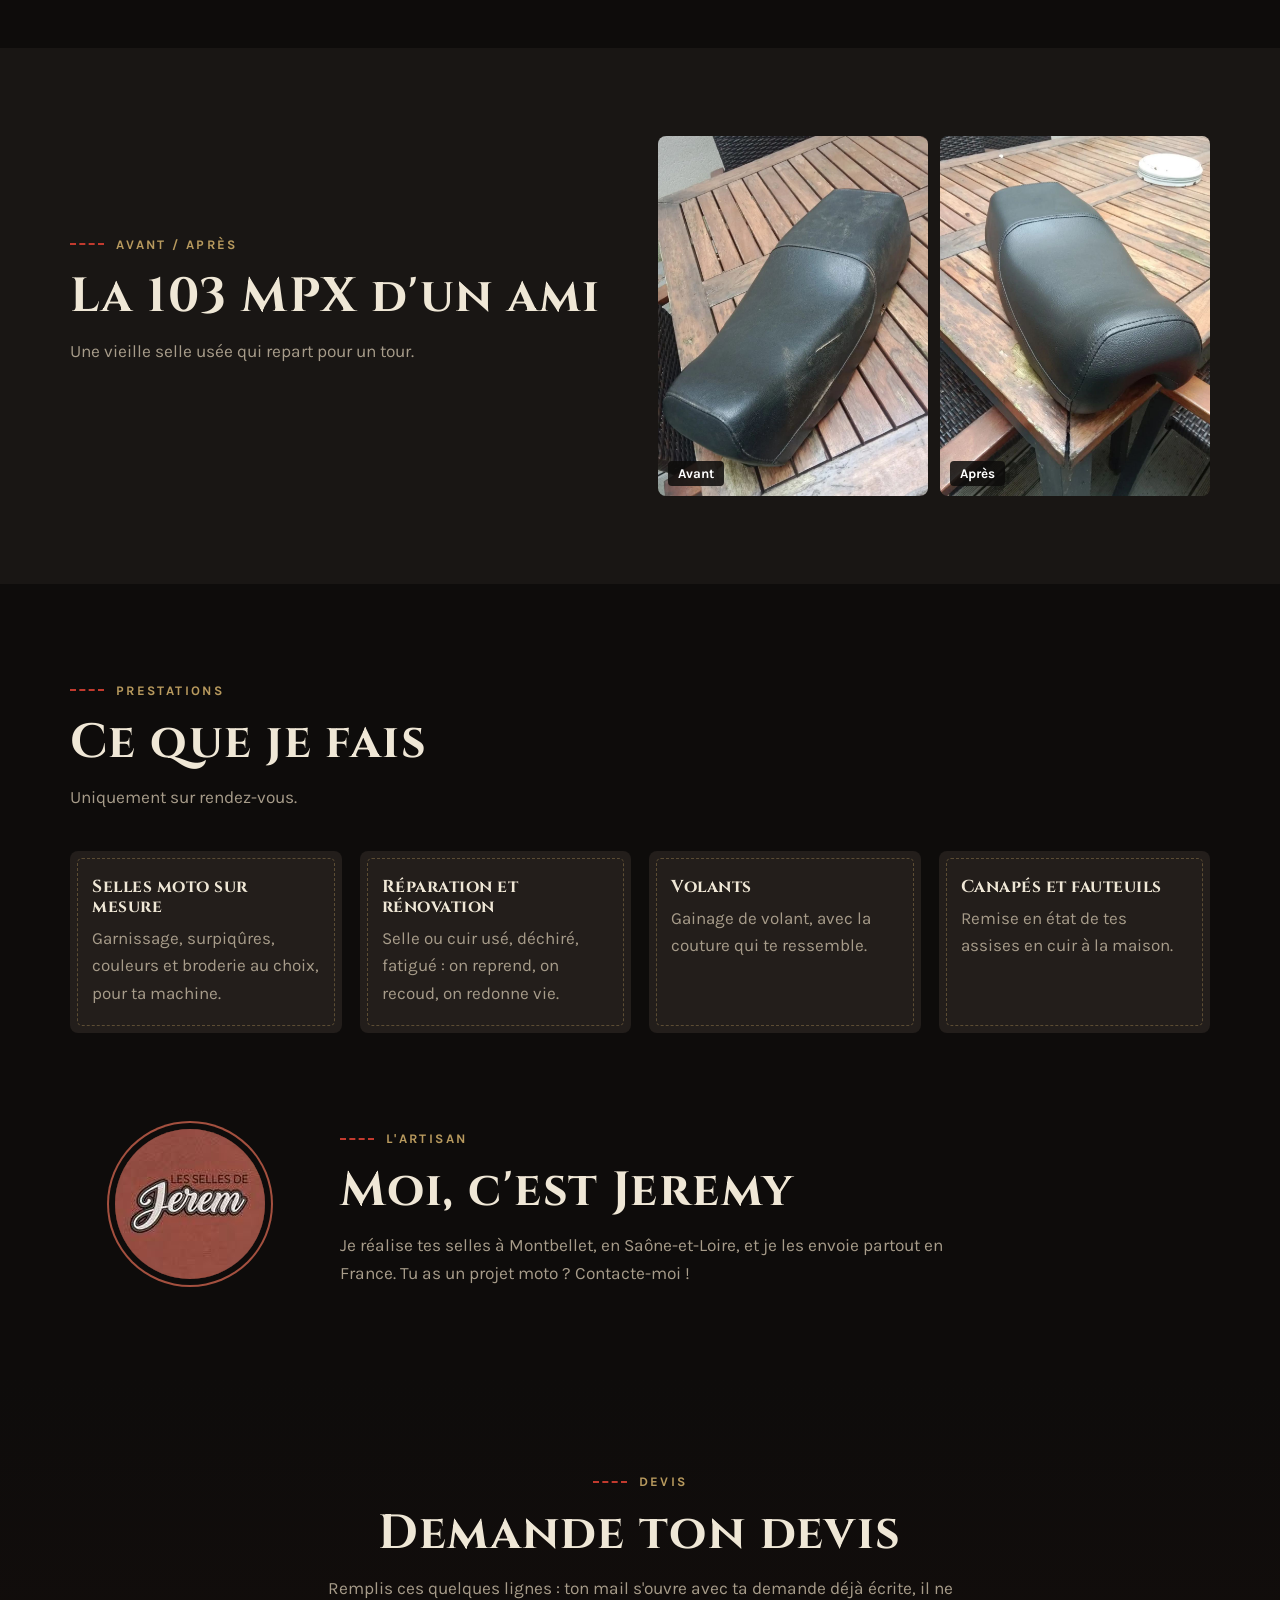
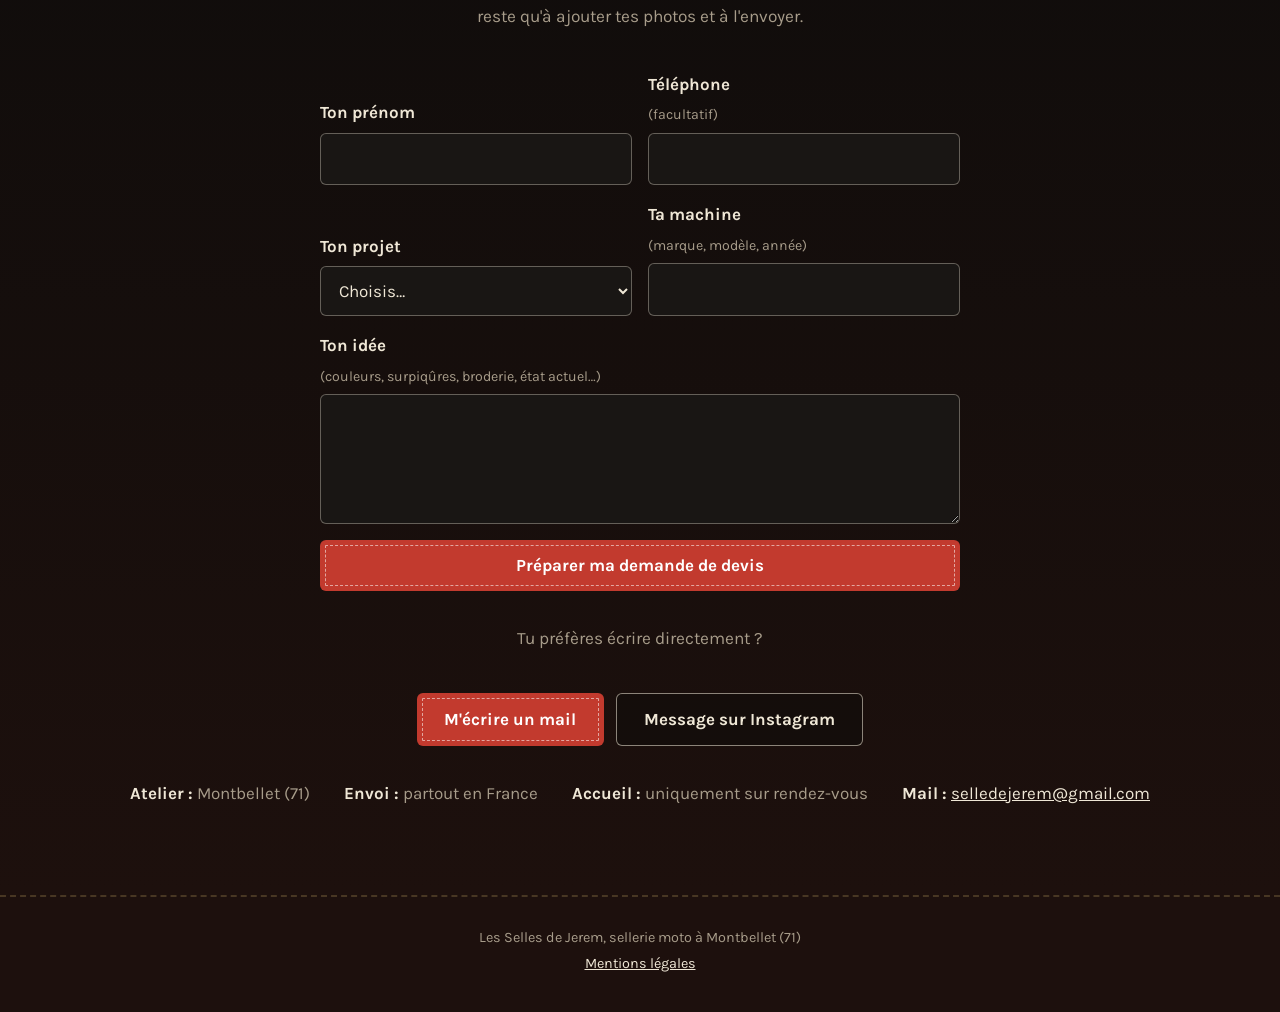
==== commit a271634a: "Mentions légales (page + lien de pied de page) Co-Authored-By: Claude Sonnet 5.5 <noreply@anthropic." ====
--- a/index.html
+++ b/index.html
@@ -6,9 +6,7 @@
 <meta name="viewport" content="width=device-width, initial-scale=1">
 <title>Les Selles de Jerem | Selles moto sur mesure, Montbellet (71)</title>
 <meta name="description" content="Selles moto sur mesure à Montbellet (71) : confort, broderie, matières spéciales moto, rabaissement. Envoi partout en France, uniquement sur rendez-vous.">
-<link rel="preconnect" href="https://fonts.googleapis.com">
-<link rel="preconnect" href="https://fonts.gstatic.com" crossorigin>
-<link href="https://fonts.googleapis.com/css2?family=Cinzel:wght@600;700&family=Karla:wght@400;500;700&display=swap" rel="stylesheet">
+<link rel="stylesheet" href="polices/polices.css">
 <style>
 :root{
   --noir:#0e0c0b; --anthracite:#191614; --cuir:#231e1b;
@@ -317,7 +315,7 @@
 
 <footer>
   <p>Les Selles de Jerem, sellerie moto à Montbellet (71)</p>
-  <!-- OBLIGATOIRE avant mise en ligne : mentions légales (nom/raison sociale, SIRET, adresse, hébergeur). -->
+  <p><a href="mentions-legales/">Mentions légales</a></p>
 </footer>
 
 <dialog id="zoom" aria-label="Photos en grand">
--- a/polices/polices.css
+++ b/polices/polices.css
@@ -0,0 +1,40 @@
+@font-face {
+  font-family: 'Cinzel';
+  font-style: normal;
+  font-weight: 600;
+  font-display: swap;
+  src: url(cinzel-600.woff2) format('woff2');
+  unicode-range: U+0000-00FF, U+0131, U+0152-0153, U+02BB-02BC, U+02C6, U+02DA, U+02DC, U+0304, U+0308, U+0329, U+2000-206F, U+20AC, U+2122, U+2191, U+2193, U+2212, U+2215, U+FEFF, U+FFFD;
+}
+@font-face {
+  font-family: 'Cinzel';
+  font-style: normal;
+  font-weight: 700;
+  font-display: swap;
+  src: url(cinzel-700.woff2) format('woff2');
+  unicode-range: U+0000-00FF, U+0131, U+0152-0153, U+02BB-02BC, U+02C6, U+02DA, U+02DC, U+0304, U+0308, U+0329, U+2000-206F, U+20AC, U+2122, U+2191, U+2193, U+2212, U+2215, U+FEFF, U+FFFD;
+}
+@font-face {
+  font-family: 'Karla';
+  font-style: normal;
+  font-weight: 400;
+  font-display: swap;
+  src: url(karla-400.woff2) format('woff2');
+  unicode-range: U+0000-00FF, U+0131, U+0152-0153, U+02BB-02BC, U+02C6, U+02DA, U+02DC, U+0304, U+0308, U+0329, U+2000-206F, U+20AC, U+2122, U+2191, U+2193, U+2212, U+2215, U+FEFF, U+FFFD;
+}
+@font-face {
+  font-family: 'Karla';
+  font-style: normal;
+  font-weight: 500;
+  font-display: swap;
+  src: url(karla-500.woff2) format('woff2');
+  unicode-range: U+0000-00FF, U+0131, U+0152-0153, U+02BB-02BC, U+02C6, U+02DA, U+02DC, U+0304, U+0308, U+0329, U+2000-206F, U+20AC, U+2122, U+2191, U+2193, U+2212, U+2215, U+FEFF, U+FFFD;
+}
+@font-face {
+  font-family: 'Karla';
+  font-style: normal;
+  font-weight: 700;
+  font-display: swap;
+  src: url(karla-700.woff2) format('woff2');
+  unicode-range: U+0000-00FF, U+0131, U+0152-0153, U+02BB-02BC, U+02C6, U+02DA, U+02DC, U+0304, U+0308, U+0329, U+2000-206F, U+20AC, U+2122, U+2191, U+2193, U+2212, U+2215, U+FEFF, U+FFFD;
+}
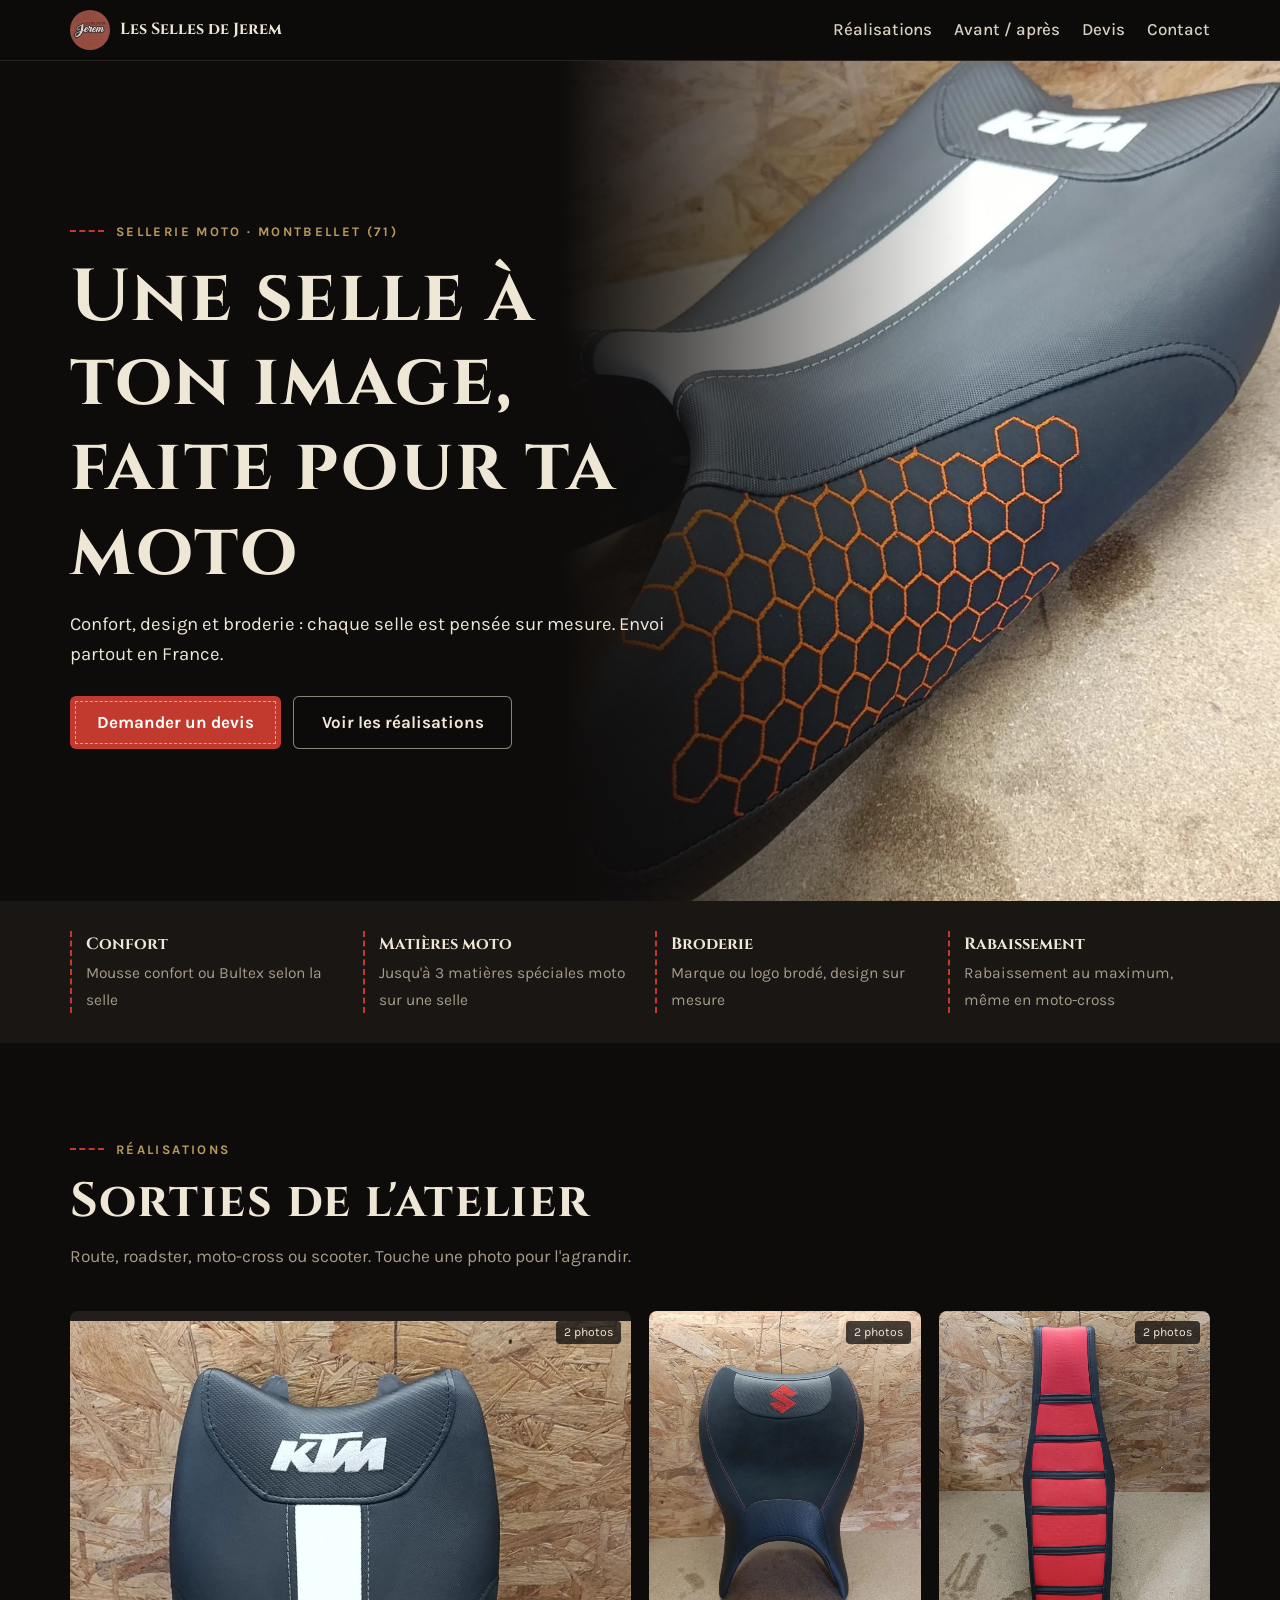
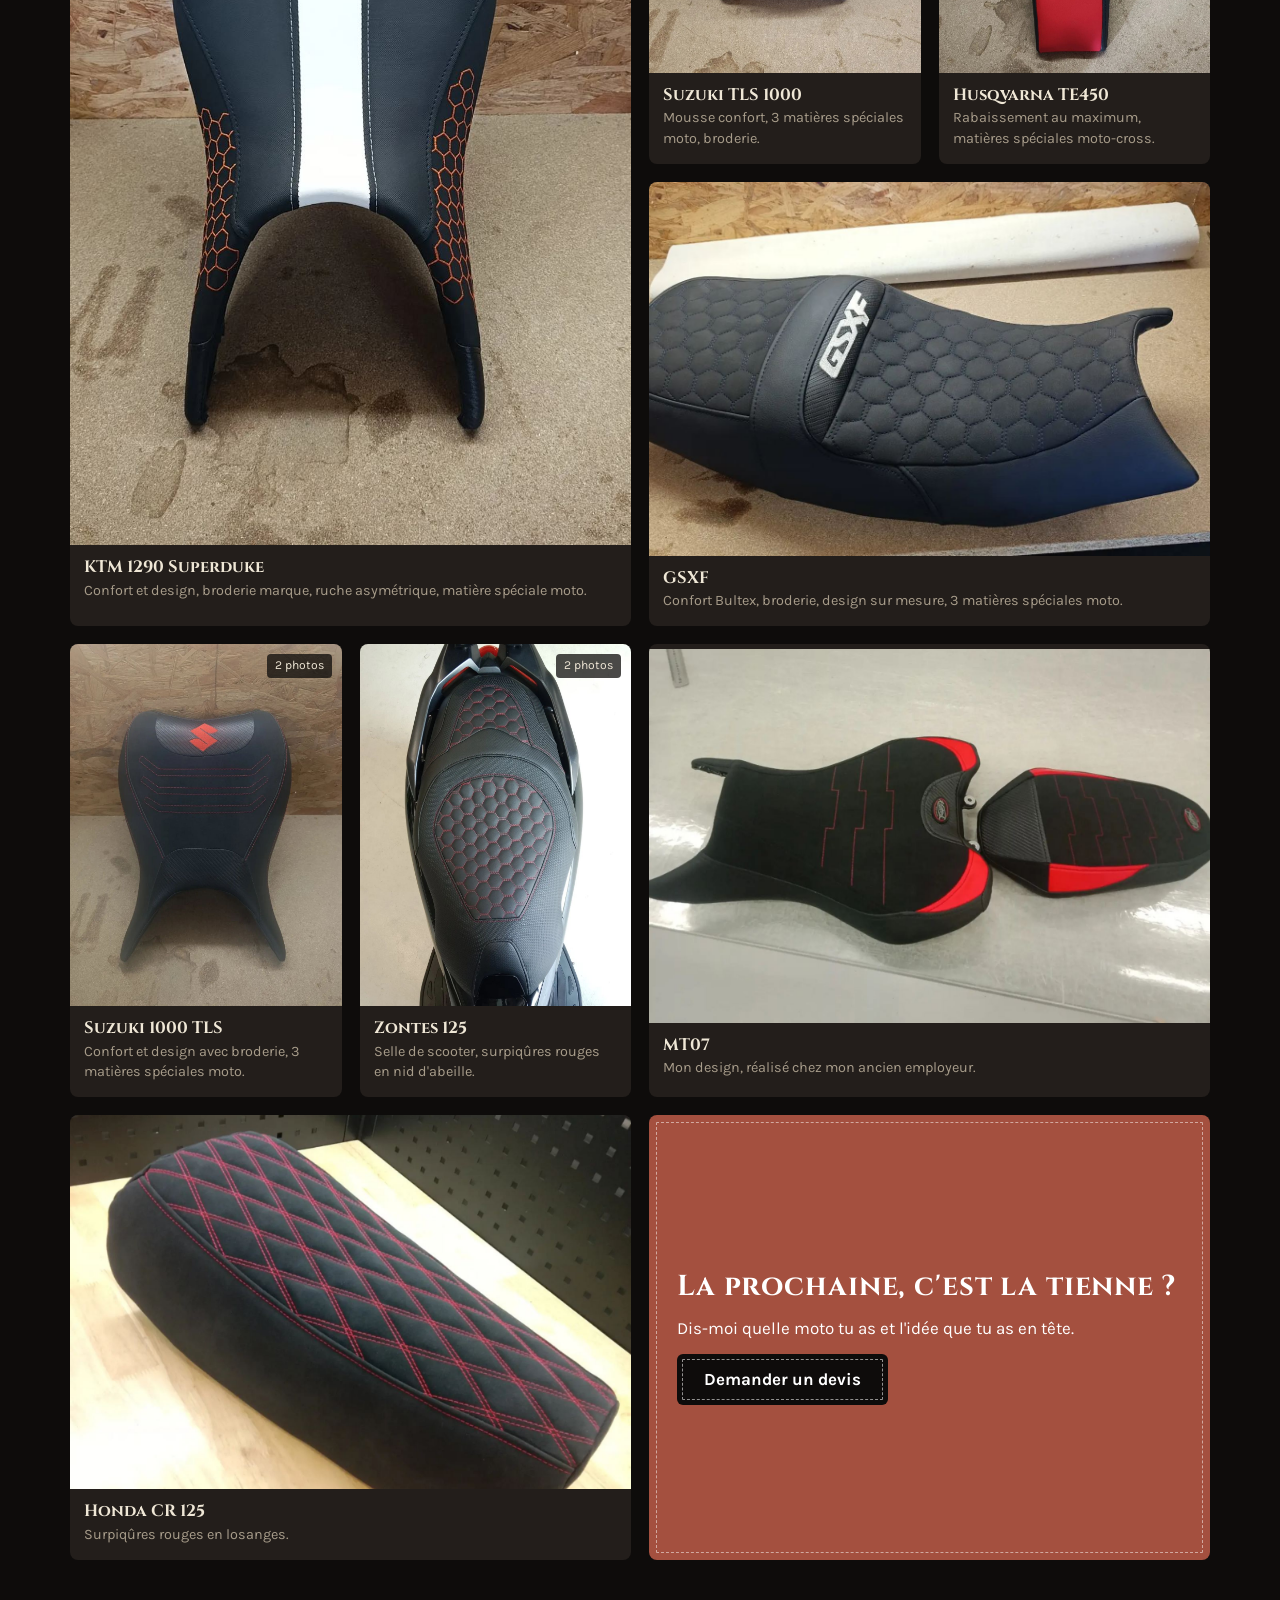
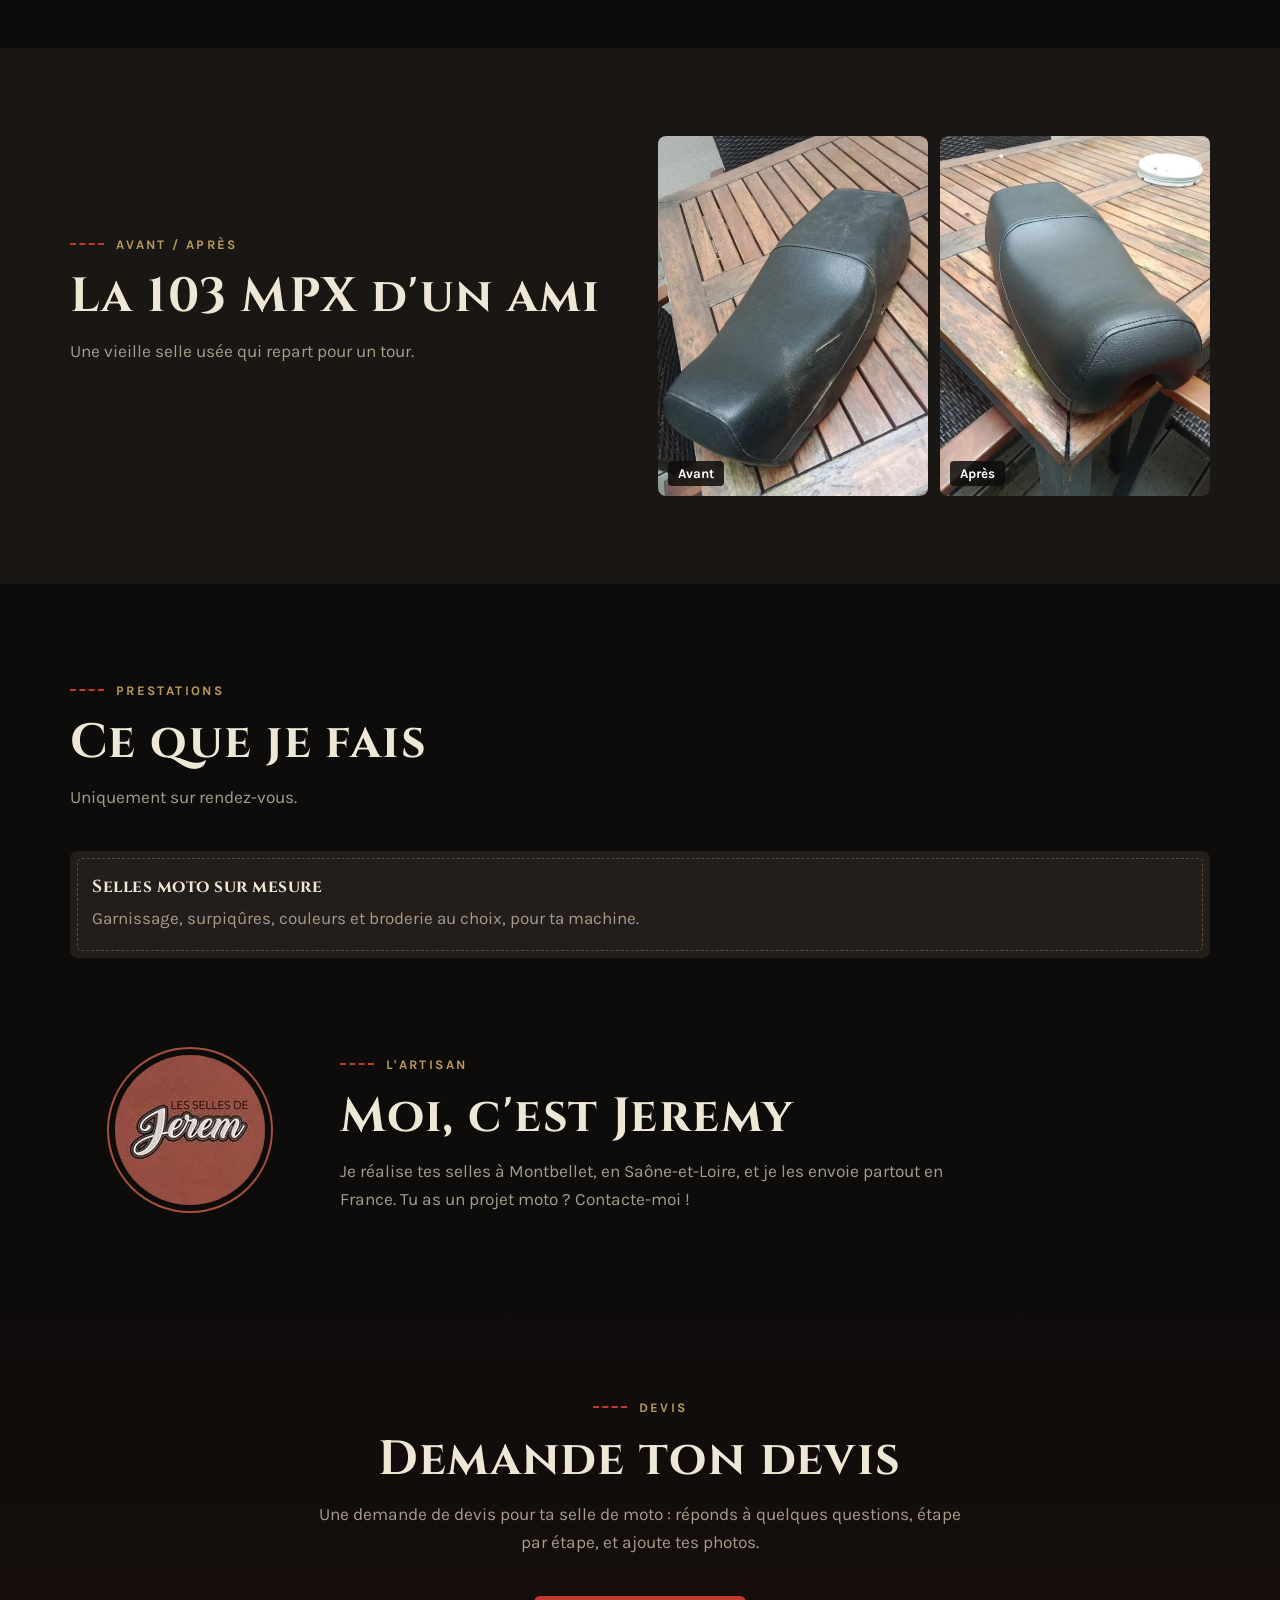
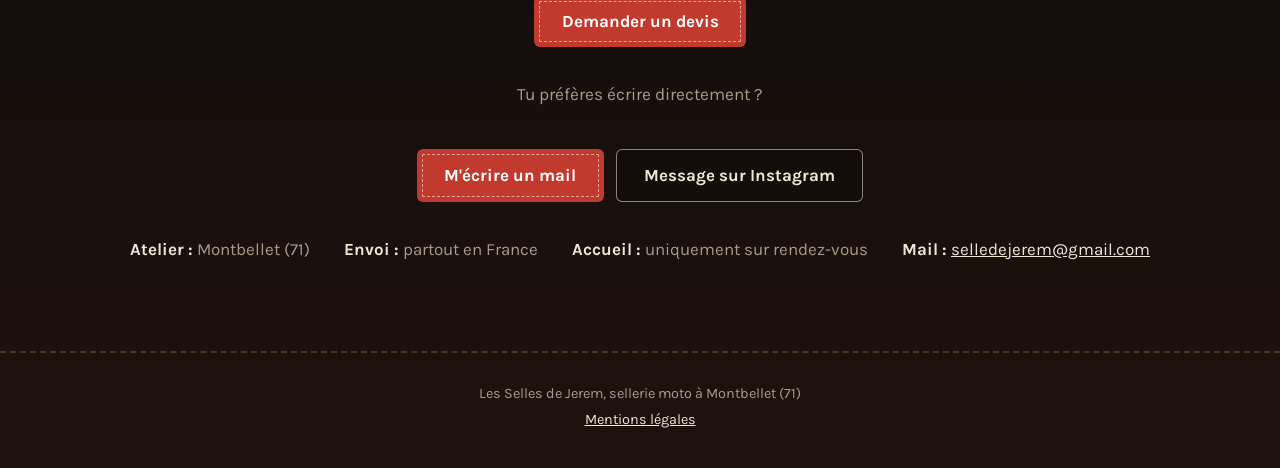
==== commit 648c5930: "Devis en fenetre, nouvelles questions dont remise de la selle" ====
--- a/index.html
+++ b/index.html
@@ -2,7 +2,6 @@
 <html lang="fr">
 <head>
 <meta charset="utf-8">
-<meta name="robots" content="noindex">
 <meta name="viewport" content="width=device-width, initial-scale=1">
 <title>Les Selles de Jerem | Selles moto sur mesure, Montbellet (71)</title>
 <meta name="description" content="Selles moto sur mesure à Montbellet (71) : confort, broderie, matières spéciales moto, rabaissement. Envoi partout en France, uniquement sur rendez-vous.">
@@ -139,8 +138,74 @@
 .devis :focus{outline:2px solid var(--or);outline-offset:1px}
 .devis .bouton{border:0;cursor:pointer;width:100%;font:inherit;font-weight:700}
 #devis-suite{margin:0;color:var(--or)}
+.devis .aide{margin:0;color:var(--doux);font-size:.9em}
+.devis input[type=file]{padding:.6em;cursor:pointer}
+.apercus{display:flex;flex-wrap:wrap;gap:8px}
+.apercus img{width:76px;height:76px;object-fit:cover;border-radius:6px}
+.devis .piege{position:absolute;left:-9999px}
 footer{padding:26px 20px 34px;text-align:center;color:var(--doux);font-size:.9rem;border-top:2px dashed rgba(184,154,94,.28);background:#1d100d}
 footer p{margin:.2em 0}
+/* Devis en fenêtre (pop-up), étape par étape : mobile d'abord */
+#devis-ouvrir{font:inherit;font-weight:700;cursor:pointer}
+html:has(dialog[open]){overflow:hidden}
+#devis-modal{position:fixed;inset:0;width:100%;max-width:none;height:100dvh;max-height:none;margin:0;padding:0;background:var(--anthracite);color:var(--os);overflow:hidden}
+#devis-modal[open]{display:flex}
+#devis-modal form{display:flex;flex-direction:column;width:100%;height:100%;max-width:680px;margin:0 auto}
+@media (min-width:700px){#devis-modal{inset:4vh 0;height:92vh;margin:auto;max-width:680px;border-radius:10px;border:1px solid rgba(239,231,214,.25)}}
+.dm-tete{display:flex;justify-content:space-between;align-items:flex-start;gap:12px;padding:16px 16px 10px}
+.dm-tete h2{margin:0;font-size:1.15rem;line-height:1.25}
+.dm-etape{margin:4px 0 0;color:var(--or);font-size:.95rem;text-align:left}
+.dm-fermer{flex:none;width:48px;height:48px;border-radius:50%;border:1px solid var(--os);background:rgba(14,12,11,.8);color:#fff;font-size:1.5rem;cursor:pointer}
+.dm-barre{height:6px;margin:0 16px;border-radius:3px;background:rgba(239,231,214,.18);overflow:hidden}
+.dm-barre i{display:block;height:100%;width:0;background:var(--or);transition:width .25s}
+.dm-corps{flex:1;overflow-y:auto;padding:14px 16px 20px;overscroll-behavior:contain}
+.dm-intro,.dm-aide{margin:0 0 12px;color:var(--doux);font-size:.92rem;text-align:left}
+#devis-modal fieldset{border:0;margin:0;padding:0;display:grid;gap:14px;min-width:0}
+#devis-modal fieldset[hidden]{display:none}
+#devis-modal legend{font-family:var(--titre);font-size:1.1rem;color:var(--or);padding:0;margin-bottom:12px}
+#devis-modal legend:focus{outline:2px solid var(--or);outline-offset:3px}
+#devis-modal label{display:grid;gap:6px;color:var(--os);font-weight:700;text-align:left}
+#devis-modal small{color:var(--doux);font-weight:400}
+#devis-modal input:not([type=radio]):not([type=file]),#devis-modal textarea{width:100%;min-height:50px;padding:.7em .8em;border:1.5px solid rgba(239,231,214,.35);border-radius:6px;background:var(--noir);color:var(--os);font:inherit}
+#devis-modal input[type=file]{padding:.6em;cursor:pointer}
+#devis-modal textarea{resize:vertical}
+#devis-modal :focus-visible{outline:2px solid var(--or);outline-offset:2px}
+#devis-modal .invalide{border-color:#e0705f!important}
+.dm-groupe{display:grid;gap:8px}
+.dm-groupe>p{margin:0;font-weight:700;text-align:left}
+.dm-choix{display:flex!important;align-items:center;gap:10px;min-height:48px;padding:.5em .8em;border:1.5px solid rgba(239,231,214,.35);border-radius:6px;background:var(--noir);font-weight:400!important;cursor:pointer}
+.dm-choix input{width:22px;height:22px;flex:none;accent-color:var(--rouge)}
+.dm-choix:has(input:checked){border-color:var(--or);background:var(--cuir)}
+.dm-galerie{display:grid;grid-template-columns:repeat(2,1fr);gap:10px}
+@media (min-width:560px){.dm-galerie{grid-template-columns:repeat(3,1fr)}}
+.dm-design{position:relative;display:flex!important;flex-direction:column;gap:0;border:2px solid rgba(239,231,214,.35);border-radius:8px;background:var(--noir);overflow:hidden;cursor:pointer;font-weight:400!important}
+.dm-design:has(input:checked){border-color:var(--or);box-shadow:0 0 0 2px var(--or)}
+.dm-design input{position:absolute;opacity:0;pointer-events:none}
+.dm-design:has(input:focus-visible){outline:2px solid var(--or);outline-offset:2px}
+.dm-design img{width:100%;aspect-ratio:4/3;object-fit:cover;display:block;background:var(--cuir)}
+.dm-design .sans-photo{width:100%;aspect-ratio:4/3;display:grid;place-items:center;background:var(--cuir);color:var(--doux);font-size:.9rem;padding:8px;text-align:center}
+.dm-design span.nom{padding:8px 10px;font-weight:700;font-size:.95rem;text-align:left}
+.dm-design:has(input:checked) span.nom::before{content:"✓ ";color:var(--or)}
+.dm-loupe{position:absolute;top:6px;right:6px;width:44px;height:44px;border-radius:50%;border:1px solid var(--os);background:rgba(14,12,11,.85);color:#fff;font-size:1.15rem;cursor:pointer}
+.dm-apercus{display:flex;flex-wrap:wrap;gap:8px}
+.dm-apercus img{width:72px;height:72px;object-fit:cover;border-radius:6px}
+.dm-recap{margin:0;display:grid;gap:6px;text-align:left}
+.dm-recap dt{color:var(--or);font-size:.85rem;margin-top:8px}
+.dm-recap dd{margin:0;color:var(--os);overflow-wrap:anywhere}
+.dm-pied{display:flex;gap:10px;padding:12px 16px calc(12px + env(safe-area-inset-bottom));border-top:1px solid rgba(239,231,214,.2);background:var(--anthracite)}
+.dm-pied .bouton{flex:1;border:0;cursor:pointer;font:inherit;font-weight:700}
+.dm-pied .bouton.clair{border:1.5px solid rgba(239,231,214,.55)}
+.dm-pied [hidden]{display:none}
+#devis-suite{margin:0;color:var(--or);text-align:left}
+#devis-modal .piege{position:absolute;left:-9999px}
+#zoom-design{position:fixed;inset:0;width:100%;max-width:none;height:100dvh;max-height:none;margin:0;background:rgba(5,4,3,.97);display:none;flex-direction:column;align-items:center;padding:60px 8px 10px}
+#zoom-design[open]{display:flex}
+.zd-cadre{flex:1;min-height:0;width:100%;overflow:auto;touch-action:pan-x pan-y pinch-zoom;text-align:center}
+.zd-cadre img{max-width:100%;max-height:100%;cursor:zoom-in;transition:none}
+.zd-cadre.zoome img{max-width:none;max-height:none;width:220%;cursor:zoom-out}
+#zoom-design .dm-fermer{position:fixed;top:10px;right:10px}
+#zoom-design p{margin:6px 0 0}
+.zd-aide{color:var(--doux)!important;font-size:.85rem}
 </style>
 </head>
 <body>
@@ -256,9 +321,6 @@
     <p class="chapo">Uniquement sur rendez-vous.</p>
     <div class="presta">
       <article><h3>Selles moto sur mesure</h3><p>Garnissage, surpiqûres, couleurs et broderie au choix, pour ta machine.</p></article>
-      <article><h3>Réparation et rénovation</h3><p>Selle ou cuir usé, déchiré, fatigué : on reprend, on recoud, on redonne vie.</p></article>
-      <article><h3>Volants</h3><p>Gainage de volant, avec la couture qui te ressemble.</p></article>
-      <article><h3>Canapés et fauteuils</h3><p>Remise en état de tes assises en cuir à la maison.</p></article>
     </div>
   </div>
 </section>
@@ -279,25 +341,10 @@
   <div class="conteneur">
     <p class="surtitre">Devis</p>
     <h2 id="devis">Demande ton devis</h2>
-    <p class="chapo">Remplis ces quelques lignes : ton mail s'ouvre avec ta demande déjà écrite, il ne reste qu'à ajouter tes photos et à l'envoyer.</p>
-    <form class="devis" id="form-devis">
-      <label>Ton prénom <input name="prenom" autocomplete="given-name" required></label>
-      <label>Téléphone <small>(facultatif)</small> <input name="tel" type="tel" autocomplete="tel"></label>
-      <label>Ton projet
-        <select name="projet" required>
-          <option value="">Choisis…</option>
-          <option>Selle moto sur mesure</option>
-          <option>Réparation ou rénovation</option>
-          <option>Volant</option>
-          <option>Canapé ou fauteuil</option>
-          <option>Autre</option>
-        </select>
-      </label>
-      <label>Ta machine <small>(marque, modèle, année)</small> <input name="machine"></label>
-      <label class="large">Ton idée <small>(couleurs, surpiqûres, broderie, état actuel…)</small> <textarea name="idee" required></textarea></label>
-      <div class="large"><button class="bouton" type="submit">Préparer ma demande de devis</button></div>
-      <p class="large" id="devis-suite" role="status" hidden>Ton mail doit s'ouvrir : ajoute tes photos, puis envoie. Rien ne s'ouvre ? Écris directement à selledejerem@gmail.com.</p>
-    </form>
+    <p class="chapo">Une demande de devis pour ta selle de moto : réponds à quelques questions, étape par étape, et ajoute tes photos.</p>
+    <div class="actions" style="margin-bottom:34px">
+      <button class="bouton" type="button" id="devis-ouvrir" aria-haspopup="dialog">Demander un devis</button>
+    </div>
     <p class="chapo">Tu préfères écrire directement ?</p>
     <div class="actions">
       <a class="bouton" href="mailto:selledejerem@gmail.com?subject=Mon%20projet%20de%20selle">M'écrire un mail</a>
@@ -315,13 +362,149 @@
 
 <footer>
   <p>Les Selles de Jerem, sellerie moto à Montbellet (71)</p>
-  <p><a href="mentions-legales/">Mentions légales</a></p>
+  <p><a href="mentions-legales.html">Mentions légales</a></p>
 </footer>
 
 <dialog id="zoom" aria-label="Photos en grand">
   <form method="dialog"><button class="fermer" aria-label="Fermer">×</button></form>
   <div class="defile" id="defile"></div>
   <p id="zoom-titre"></p>
+</dialog>
+
+<dialog id="devis-modal" aria-labelledby="dm-titre">
+  <form id="form-devis" novalidate>
+    <header class="dm-tete">
+      <div>
+        <h2 id="dm-titre">Demande de devis : selle de moto</h2>
+        <p class="dm-etape" id="dm-etape" aria-live="polite"></p>
+      </div>
+      <button class="dm-fermer" type="button" id="dm-fermer" aria-label="Fermer la demande de devis">×</button>
+    </header>
+    <div class="dm-barre" id="dm-barre" role="progressbar" aria-valuemin="1" aria-valuemax="6" aria-valuenow="1" aria-label="Avancement de la demande"><i id="dm-barre-i"></i></div>
+
+    <div class="dm-corps">
+      <p class="dm-intro">Complète toutes les informations demandées (* = obligatoire). Jeremy te recontacte sous 72 h (jours ouvrés).</p>
+
+      <fieldset class="dm-etape-bloc" data-titre="Tes coordonnées">
+        <legend tabindex="-1">Tes coordonnées</legend>
+        <label>Nom et prénom *<input name="nom" autocomplete="name" required></label>
+        <label>Adresse e-mail *<input name="mail" type="email" autocomplete="email" required></label>
+        <label>Adresse postale *<textarea name="adresse" rows="3" autocomplete="street-address" required></textarea></label>
+        <label>Numéro de téléphone<input name="tel" type="tel" autocomplete="tel"></label>
+        <label>Si tu es un professionnel, SIRET<input name="siret" inputmode="numeric"></label>
+      </fieldset>
+
+      <fieldset class="dm-etape-bloc" data-titre="Ta moto" hidden>
+        <legend tabindex="-1">Ta moto</legend>
+        <label>Marque *<input name="marque" required></label>
+        <label>Modèle *<input name="modele" required></label>
+        <label>Année *<input name="annee" inputmode="numeric" required></label>
+      </fieldset>
+
+      <fieldset class="dm-etape-bloc" data-titre="Confort de selle : pilote" hidden>
+        <legend tabindex="-1">Confort de selle : pilote</legend>
+        <label>Taille et poids *<input name="pilote_taille_poids" placeholder="ex. 1,78 m, 75 kg" required></label>
+        <div class="dm-groupe" role="radiogroup" aria-labelledby="g-haut">
+          <p id="g-haut">Changement de hauteur ? *</p>
+          <label class="dm-choix"><input type="radio" name="pilote_hauteur" value="Oui, rehausser" required> Oui, rehausser</label>
+          <label class="dm-choix"><input type="radio" name="pilote_hauteur" value="Oui, rabaisser"> Oui, rabaisser</label>
+          <label class="dm-choix"><input type="radio" name="pilote_hauteur" value="Non"> Non</label>
+        </div>
+        <label>Si oui, combien de centimètres ?<input name="pilote_hauteur_cm" inputmode="numeric"></label>
+        <div class="dm-groupe" role="radiogroup" aria-labelledby="g-glisse">
+          <p id="g-glisse">Glisses-tu sur la selle ? *</p>
+          <label class="dm-choix"><input type="radio" name="pilote_glisse" value="Oui, en avant" required> Oui, en avant</label>
+          <label class="dm-choix"><input type="radio" name="pilote_glisse" value="Oui, en arrière"> Oui, en arrière</label>
+          <label class="dm-choix"><input type="radio" name="pilote_glisse" value="Non"> Non</label>
+        </div>
+        <div class="dm-groupe" role="radiogroup" aria-labelledby="g-chauf">
+          <p id="g-chauf">Selle chauffante ? *</p>
+          <label class="dm-choix"><input type="radio" name="chauffante" value="Oui" required> Oui</label>
+          <label class="dm-choix"><input type="radio" name="chauffante" value="Non"> Non</label>
+        </div>
+        <div class="dm-groupe" role="radiogroup" aria-labelledby="g-prem">
+          <p id="g-prem">Passage en confort PREMIUM ? *</p>
+          <p class="dm-aide">Valable pour la selle pilote + passager : la mousse confort HR est remplacée par de la mousse confort Bultex (+50 €).</p>
+          <label class="dm-choix"><input type="radio" name="premium" value="Oui" required> Oui</label>
+          <label class="dm-choix"><input type="radio" name="premium" value="Non"> Non</label>
+        </div>
+      </fieldset>
+
+      <fieldset class="dm-etape-bloc" data-titre="Passager (facultatif)" hidden>
+        <legend tabindex="-1">Passager (facultatif)</legend>
+        <p class="dm-aide">Ne remplis rien ici si tu n'as pas besoin de confort passager : passe à l'étape suivante.</p>
+        <label>Taille et poids<input name="passager_taille_poids"></label>
+        <div class="dm-groupe" role="radiogroup" aria-labelledby="g-phaut">
+          <p id="g-phaut">Changement de hauteur ?</p>
+          <label class="dm-choix"><input type="radio" name="passager_hauteur" value="Oui, rehausser"> Oui, rehausser</label>
+          <label class="dm-choix"><input type="radio" name="passager_hauteur" value="Oui, rabaisser"> Oui, rabaisser</label>
+          <label class="dm-choix"><input type="radio" name="passager_hauteur" value="Non"> Non</label>
+        </div>
+        <label>Si oui, combien de centimètres ?<input name="passager_hauteur_cm" inputmode="numeric"></label>
+        <div class="dm-groupe" role="radiogroup" aria-labelledby="g-pglisse">
+          <p id="g-pglisse">Glisses-tu sur la selle ?</p>
+          <label class="dm-choix"><input type="radio" name="passager_glisse" value="Oui, en avant"> Oui, en avant</label>
+          <label class="dm-choix"><input type="radio" name="passager_glisse" value="Oui, en arrière"> Oui, en arrière</label>
+          <label class="dm-choix"><input type="radio" name="passager_glisse" value="Non"> Non</label>
+        </div>
+      </fieldset>
+
+      <fieldset class="dm-etape-bloc" data-titre="Housse de selle" hidden>
+        <legend tabindex="-1">Housse de selle</legend>
+        <div class="dm-groupe" role="radiogroup" aria-labelledby="g-mat">
+          <p id="g-mat">Matière *</p>
+          <p class="dm-aide">Pas d'idée ? Choisis « Autre » : Jeremy te recontacte pour te conseiller.</p>
+          <label class="dm-choix"><input type="radio" name="matiere" value="Simili cuir uni antidérapant" required> Simili cuir uni antidérapant</label>
+          <label class="dm-choix"><input type="radio" name="matiere" value="Mix de simili cuir"> Mix de simili cuir</label>
+          <label class="dm-choix"><input type="radio" name="matiere" value="Cuir"> Cuir</label>
+          <label class="dm-choix"><input type="radio" name="matiere" value="Autre"> Autre</label>
+        </div>
+        <label>Couleur souhaitée, matière et fil *<textarea name="couleur" rows="3" required></textarea></label>
+        <div class="dm-groupe" role="radiogroup" aria-labelledby="g-surp">
+          <p id="g-surp">Design de surpiqûre *</p>
+          <p class="dm-aide">Touche une photo pour choisir ce design. Le bouton « Agrandir » (loupe) l'ouvre en grand. Selle unie : choisis « Aucune ».</p>
+          <div class="dm-galerie" id="galerie-surpiqure"></div>
+        </div>
+        <div class="dm-groupe" role="radiogroup" aria-labelledby="g-brod">
+          <p id="g-brod">Broderie ? *</p>
+          <label class="dm-choix"><input type="radio" name="broderie" value="Oui" required> Oui</label>
+          <label class="dm-choix"><input type="radio" name="broderie" value="Non"> Non</label>
+          <label class="dm-choix"><input type="radio" name="broderie" value="Autre"> Autre</label>
+        </div>
+        <label>Design de la broderie et couleur<textarea name="broderie_design" rows="2"></textarea></label>
+        <label>Toutes autres informations ou demandes spécifiques<textarea name="remarques" rows="3"></textarea></label>
+        <div class="dm-groupe" role="radiogroup" aria-labelledby="g-remise">
+          <p id="g-remise">Remise de la selle *</p>
+          <label class="dm-choix"><input type="radio" name="remise" value="Remise en main propre" required> Remise en main propre</label>
+          <label class="dm-choix"><input type="radio" name="remise" value="Livraison"> Livraison</label>
+        </div>
+        <label>Photos d'idée, ou de ta selle si elle est en mauvais état <small>(facultatif, 6 au maximum)</small><input id="devis-photos" type="file" accept="image/*" multiple></label>
+        <div class="dm-apercus" id="devis-apercus" hidden></div>
+        <label class="piege" aria-hidden="true">Ne pas remplir <input name="site" tabindex="-1" autocomplete="off"></label>
+      </fieldset>
+
+      <fieldset class="dm-etape-bloc" data-titre="Vérifie et envoie" hidden>
+        <legend tabindex="-1">Vérifie et envoie</legend>
+        <p class="dm-aide">Relis tes réponses. Pour corriger, reviens en arrière avec le bouton « Retour ».</p>
+        <dl class="dm-recap" id="dm-recap"></dl>
+        <p class="dm-aide">Ta demande s'ouvre dans ton application de mail : c'est toi qui l'envoies à Jeremy, uniquement pour préparer ton devis. Le site ne la garde pas. <a href="mentions-legales.html">Voir les mentions légales</a>.</p>
+        <p id="devis-suite" role="status" hidden></p>
+      </fieldset>
+    </div>
+
+    <footer class="dm-pied">
+      <button class="bouton clair" type="button" id="dm-retour">Retour</button>
+      <button class="bouton" type="button" id="dm-suivant">Suivant</button>
+      <button class="bouton" type="submit" id="devis-bouton" hidden>Envoyer ma demande de devis</button>
+    </footer>
+  </form>
+</dialog>
+
+<dialog id="zoom-design" aria-label="Design de surpiqûre en grand">
+  <button class="dm-fermer" type="button" id="zd-fermer" aria-label="Fermer la photo">×</button>
+  <div class="zd-cadre" id="zd-cadre"><img id="zd-img" alt=""></div>
+  <p id="zd-legende"></p>
+  <p class="zd-aide">Touche la photo pour zoomer, ou pince avec deux doigts.</p>
 </dialog>
 
 <script>
@@ -337,27 +520,228 @@
 }));
 zoom.addEventListener("click", e => { if (e.target === zoom) zoom.close(); });
 
+// ---- Devis en fenêtre : étapes, validation, galerie de surpiqûres (designs dans surpiqures.json) ----
+const URL_DEVIS = "";   // Adresse du script Google de Jeremy (devis.gs). Vide = envoi par l'appli de mail (méthode d'origine, inchangée).
+const MAX_PHOTOS = 6;
+const modal = document.getElementById("devis-modal");
+const formDevis = document.getElementById("form-devis");
+const etapes = [...formDevis.querySelectorAll(".dm-etape-bloc")];
+const champPhotos = document.getElementById("devis-photos");
+const apercus = document.getElementById("devis-apercus");
+const suite = document.getElementById("devis-suite");
+const btnRetour = document.getElementById("dm-retour"), btnSuivant = document.getElementById("dm-suivant"), btnEnvoyer = document.getElementById("devis-bouton");
+let courante = 0;
+
+function dire(texte) { suite.textContent = texte; suite.hidden = !texte; }
+
+function afficherEtape(i, focus = true) {
+  courante = i;
+  etapes.forEach((e, k) => { e.hidden = k !== i; });
+  document.getElementById("dm-etape").textContent = `Étape ${i + 1} sur ${etapes.length} : ${etapes[i].dataset.titre}`;
+  const barre = document.getElementById("dm-barre");
+  barre.setAttribute("aria-valuenow", i + 1);
+  document.getElementById("dm-barre-i").style.width = ((i + 1) / etapes.length * 100) + "%";
+  btnRetour.textContent = i === 0 ? "Annuler" : "Retour";
+  btnSuivant.hidden = i === etapes.length - 1;
+  btnEnvoyer.hidden = i !== etapes.length - 1;
+  if (i === etapes.length - 1) recap();
+  dire("");
+  formDevis.querySelector(".dm-corps").scrollTop = 0;
+  if (focus) etapes[i].querySelector("legend").focus();
+}
+
+// Champs obligatoires de l'étape affichée : le premier qui manque reçoit le focus et un message.
+function etapeValide() {
+  const champs = [...etapes[courante].querySelectorAll("input,textarea")].filter(c => c.name !== "site");
+  formDevis.querySelectorAll(".invalide").forEach(c => c.classList.remove("invalide"));
+  for (const c of champs) {
+    if (!c.checkValidity()) {
+      (c.type === "radio" ? c.closest(".dm-groupe") : c).classList.add("invalide");
+      c.reportValidity();
+      return false;
+    }
+  }
+  return true;
+}
+
+function reponses() {
+  const d = Object.fromEntries(new FormData(formDevis));
+  delete d.site;
+  return d;
+}
+
+const LIBELLES = [
+  ["Nom et prénom", "nom"], ["E-mail", "mail"], ["Adresse postale", "adresse"], ["Téléphone", "tel"], ["SIRET", "siret"],
+  ["Marque", "marque"], ["Modèle", "modele"], ["Année", "annee"],
+  ["Pilote : taille et poids", "pilote_taille_poids"], ["Pilote : changement de hauteur", "pilote_hauteur"], ["Pilote : centimètres", "pilote_hauteur_cm"], ["Pilote : glisse", "pilote_glisse"],
+  ["Selle chauffante", "chauffante"], ["Confort premium", "premium"],
+  ["Passager : taille et poids", "passager_taille_poids"], ["Passager : changement de hauteur", "passager_hauteur"], ["Passager : centimètres", "passager_hauteur_cm"], ["Passager : glisse", "passager_glisse"],
+  ["Matière", "matiere"], ["Couleur, matière et fil", "couleur"], ["Design de surpiqûre", "surpiqure_nom"], ["Broderie", "broderie"], ["Design de la broderie", "broderie_design"], ["Autres demandes", "remarques"], ["Remise de la selle", "remise"]
+];
+
+function complet(d) {
+  const choix = designs.find(x => x.id === d.surpiqure);
+  return { ...d, surpiqure_nom: choix ? `${choix.nom} (${choix.id})` : d.surpiqure };
+}
+
+function recap() {
+  const d = complet(reponses()), dl = document.getElementById("dm-recap");
+  dl.replaceChildren(...LIBELLES.filter(([, k]) => (d[k] || "").trim()).flatMap(([l, k]) => {
+    const dt = document.createElement("dt"), dd = document.createElement("dd");
+    dt.textContent = l; dd.textContent = d[k];
+    return [dt, dd];
+  }));
+  const n = champPhotos.files.length;
+  if (n) { const dt = document.createElement("dt"), dd = document.createElement("dd"); dt.textContent = "Photos"; dd.textContent = `${n} photo(s) à joindre dans ton mail`; dl.append(dt, dd); }
+}
+
+// ---- Galerie de choix (surpiqûre) : un seul choix, photo zoomable, AUCUN prix affiché ----
+// Les designs sont dans surpiqures.json : {id, nom, photo, legende, a_venir}. Un design « a_venir » ou sans photo (hors « aucune » et « autre ») reste masqué.
+let designs = [];
+const DESIGNS_SECOURS = [
+  { id: "aucune", nom: "Aucune (selle unie)", legende: "Selle unie, sans surpiqûre." },
+  { id: "autre", nom: "Autre / à définir avec toi", legende: "Jeremy te recontacte pour définir le design." }
+];
+
+async function chargerDesigns() {
+  try {
+    const r = await fetch("surpiqures.json", { cache: "no-cache" });
+    if (!r.ok) throw new Error("http " + r.status);
+    designs = (await r.json()).filter(x => x && x.id && x.nom && !x.a_venir && (x.photo || x.id === "aucune" || x.id === "autre"));
+  } catch (e) { designs = DESIGNS_SECOURS; }
+  if (!designs.length) designs = DESIGNS_SECOURS;
+  construireGalerie(document.getElementById("galerie-surpiqure"), "surpiqure", designs);
+}
+
+function construireGalerie(conteneur, nomChamp, liste) {
+  conteneur.replaceChildren(...liste.map((x, k) => {
+    const lab = document.createElement("label");
+    lab.className = "dm-design";
+    const radio = document.createElement("input");
+    radio.type = "radio"; radio.name = nomChamp; radio.value = x.id; radio.required = k === 0;
+    lab.append(radio);
+    if (x.photo) {
+      const img = new Image();
+      img.src = x.photo; img.alt = x.nom; img.loading = "lazy";
+      lab.append(img);
+    } else {
+      const sp = document.createElement("div");
+      sp.className = "sans-photo"; sp.textContent = x.legende || x.nom;
+      lab.append(sp);
+    }
+    const nom = document.createElement("span");
+    nom.className = "nom"; nom.textContent = x.nom;
+    lab.append(nom);
+    if (x.photo) {
+      const loupe = document.createElement("button");
+      loupe.type = "button"; loupe.className = "dm-loupe"; loupe.textContent = "🔍";
+      loupe.setAttribute("aria-label", "Agrandir : " + x.nom);
+      loupe.addEventListener("click", e => { e.preventDefault(); e.stopPropagation(); agrandir(x); });
+      lab.append(loupe);
+    }
+    return lab;
+  }));
+}
+
+const zoomDesign = document.getElementById("zoom-design"), zdCadre = document.getElementById("zd-cadre");
+function agrandir(x) {
+  const img = document.getElementById("zd-img");
+  img.src = x.photo; img.alt = x.nom;
+  zdCadre.classList.remove("zoome");
+  document.getElementById("zd-legende").textContent = x.nom + (x.legende ? " : " + x.legende : "");
+  zoomDesign.showModal();
+}
+document.getElementById("zd-img").addEventListener("click", () => zdCadre.classList.toggle("zoome"));
+document.getElementById("zd-fermer").addEventListener("click", () => zoomDesign.close());
+zoomDesign.addEventListener("click", e => { if (e.target === zoomDesign) zoomDesign.close(); });
+
+// ---- Ouverture, fermeture, navigation ----
+let declencheur = null;
+document.getElementById("devis-ouvrir").addEventListener("click", e => {
+  declencheur = e.currentTarget;
+  if (!designs.length) chargerDesigns();
+  afficherEtape(courante, false);
+  modal.showModal();
+  etapes[courante].querySelector("legend").focus();
+});
+function fermer() { modal.close(); }
+document.getElementById("dm-fermer").addEventListener("click", fermer);
+modal.addEventListener("close", () => { if (declencheur) declencheur.focus(); });   // Échap ferme aussi (natif) ; les réponses restent tant que la page n'est pas rechargée
+btnRetour.addEventListener("click", () => { if (courante === 0) fermer(); else afficherEtape(courante - 1); });
+btnSuivant.addEventListener("click", () => { if (etapeValide()) afficherEtape(courante + 1); });
+formDevis.addEventListener("keydown", e => { if (e.key === "Enter" && e.target.tagName !== "TEXTAREA" && e.target.tagName !== "BUTTON") { e.preventDefault(); if (courante < etapes.length - 1) btnSuivant.click(); } });
+
+// ---- Photos jointes ----
+async function reduire(fichier) {
+  const image = await createImageBitmap(fichier);
+  const echelle = Math.min(1, 1600 / Math.max(image.width, image.height));
+  const toile = document.createElement("canvas");
+  toile.width = Math.round(image.width * echelle);
+  toile.height = Math.round(image.height * echelle);
+  toile.getContext("2d").drawImage(image, 0, 0, toile.width, toile.height);
+  image.close();
+  return toile.toDataURL("image/jpeg", 0.8).split(",")[1];
+}
+
+champPhotos.addEventListener("change", () => {
+  apercus.replaceChildren();
+  const fichiers = [...champPhotos.files];
+  if (fichiers.length > MAX_PHOTOS) {
+    champPhotos.value = "";
+    apercus.hidden = true;
+    return alert(`Choisis ${MAX_PHOTOS} photos au maximum.`);
+  }
+  apercus.hidden = !fichiers.length;
+  fichiers.forEach(f => {
+    const img = new Image();
+    img.alt = f.name;
+    img.src = URL.createObjectURL(f);
+    img.onload = () => URL.revokeObjectURL(img.src);
+    apercus.append(img);
+  });
+});
+
+// ---- Envoi : méthode d'origine (appli de mail, ou script Google si URL_DEVIS est remplie), seul le contenu s'élargit aux nouvelles questions ----
 function mailDevis(d) {
+  const lignes = LIBELLES.filter(([, k]) => (d[k] || "").trim()).map(([l, k]) => `${l} : ${d[k]}`);
   const corps = `Bonjour Jeremy,
 
-Je souhaite un devis.
-
-Prénom : ${d.prenom}
-Téléphone : ${d.tel || "non précisé"}
-Projet : ${d.projet}
-Machine : ${d.machine || "non précisée"}
-
-Mon idée :
-${d.idee}
-
-(Pense à joindre des photos.)`;
-  return "mailto:selledejerem@gmail.com?subject=" + encodeURIComponent(`Demande de devis : ${d.projet}`) + "&body=" + encodeURIComponent(corps);
-}
-document.getElementById("form-devis").addEventListener("submit", e => {
+Je souhaite un devis pour une selle de moto.
+
+${lignes.join("\n")}
+
+(Je joins mes photos à ce mail.)`;
+  return "mailto:selledejerem@gmail.com?subject=" + encodeURIComponent(`Demande de devis : selle ${d.marque || ""} ${d.modele || ""}`.trim()) + "&body=" + encodeURIComponent(corps);
+}
+
+formDevis.addEventListener("submit", async e => {
   e.preventDefault();
-  document.getElementById("devis-suite").hidden = false;
-  location.href = mailDevis(Object.fromEntries(new FormData(e.target)));
+  if (!etapeValide()) return;
+  const d = complet(reponses());
+  if (!URL_DEVIS) {
+    dire("Ton mail doit s'ouvrir : ajoute tes photos, puis envoie. Rien ne s'ouvre ? Écris à selledejerem@gmail.com.");
+    location.href = mailDevis(d);
+    return;
+  }
+  btnEnvoyer.disabled = true;
+  dire("Envoi en cours…");
+  try {
+    d.photos = await Promise.all([...champPhotos.files].map(reduire));
+    const r = await fetch(URL_DEVIS, { method: "POST", body: JSON.stringify(d) });
+    const reponse = await r.json();
+    if (!reponse.ok) throw new Error(reponse.erreur);
+    formDevis.reset();
+    apercus.replaceChildren();
+    apercus.hidden = true;
+    dire("C'est envoyé, merci ! Jeremy te répondra dès que possible.");
+  } catch (err) {
+    console.error(err);
+    dire("L'envoi n'a pas marché. Réessaie, ou écris à selledejerem@gmail.com avec tes photos.");
+  } finally {
+    btnEnvoyer.disabled = false;
+  }
 });
+afficherEtape(0, false);
 
 </script>
 </body>
